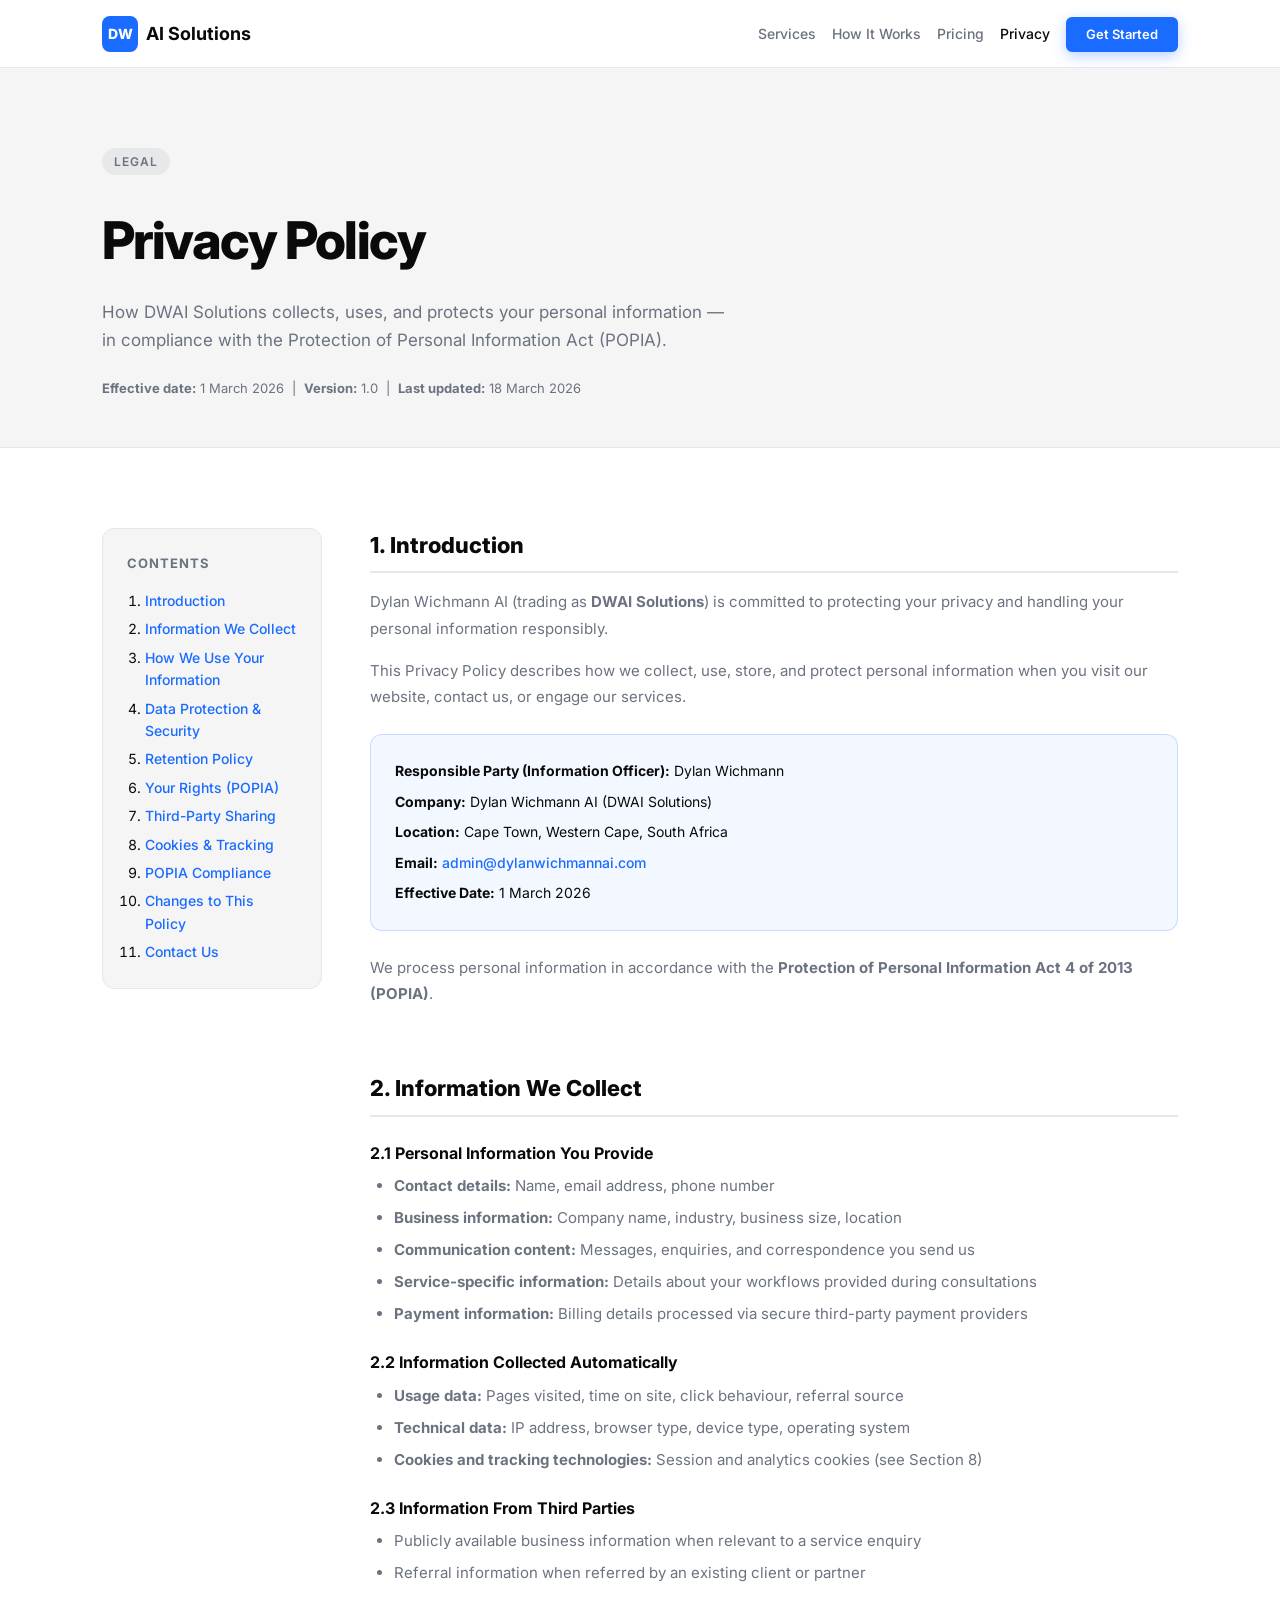
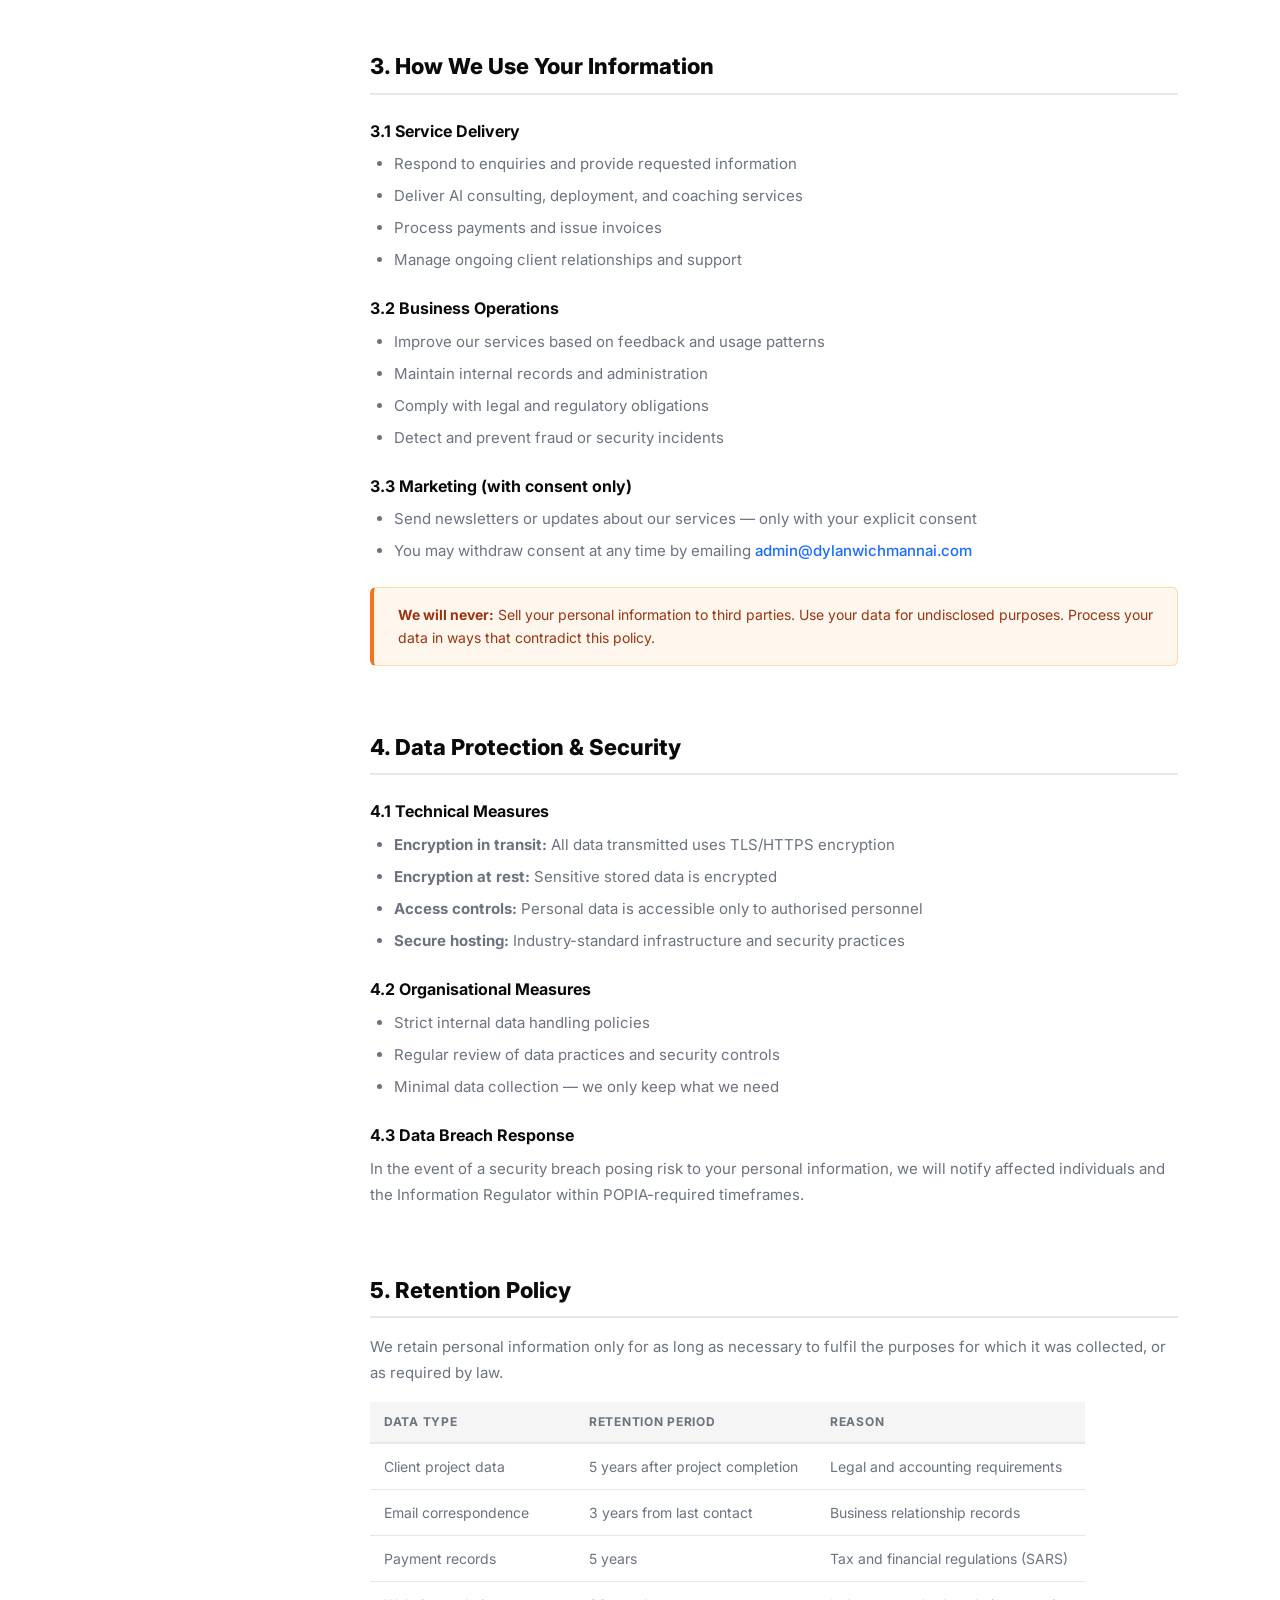
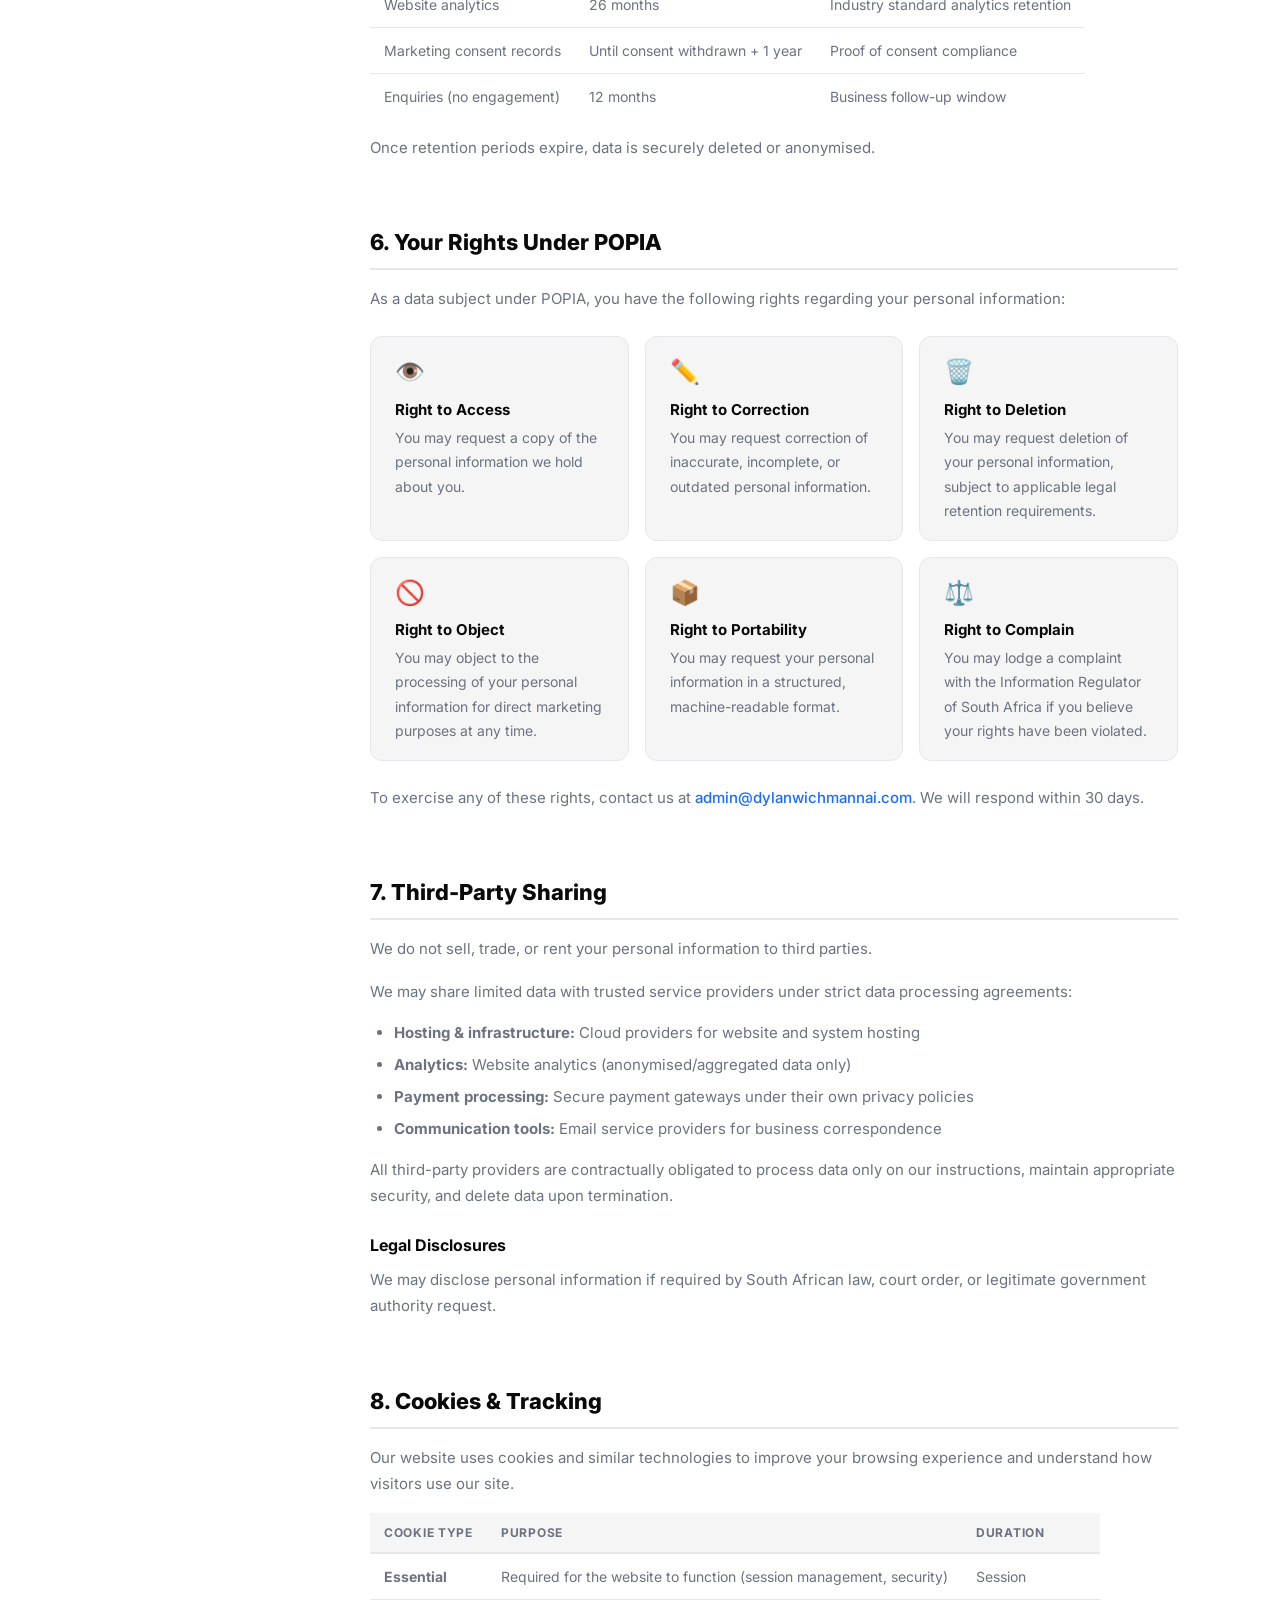
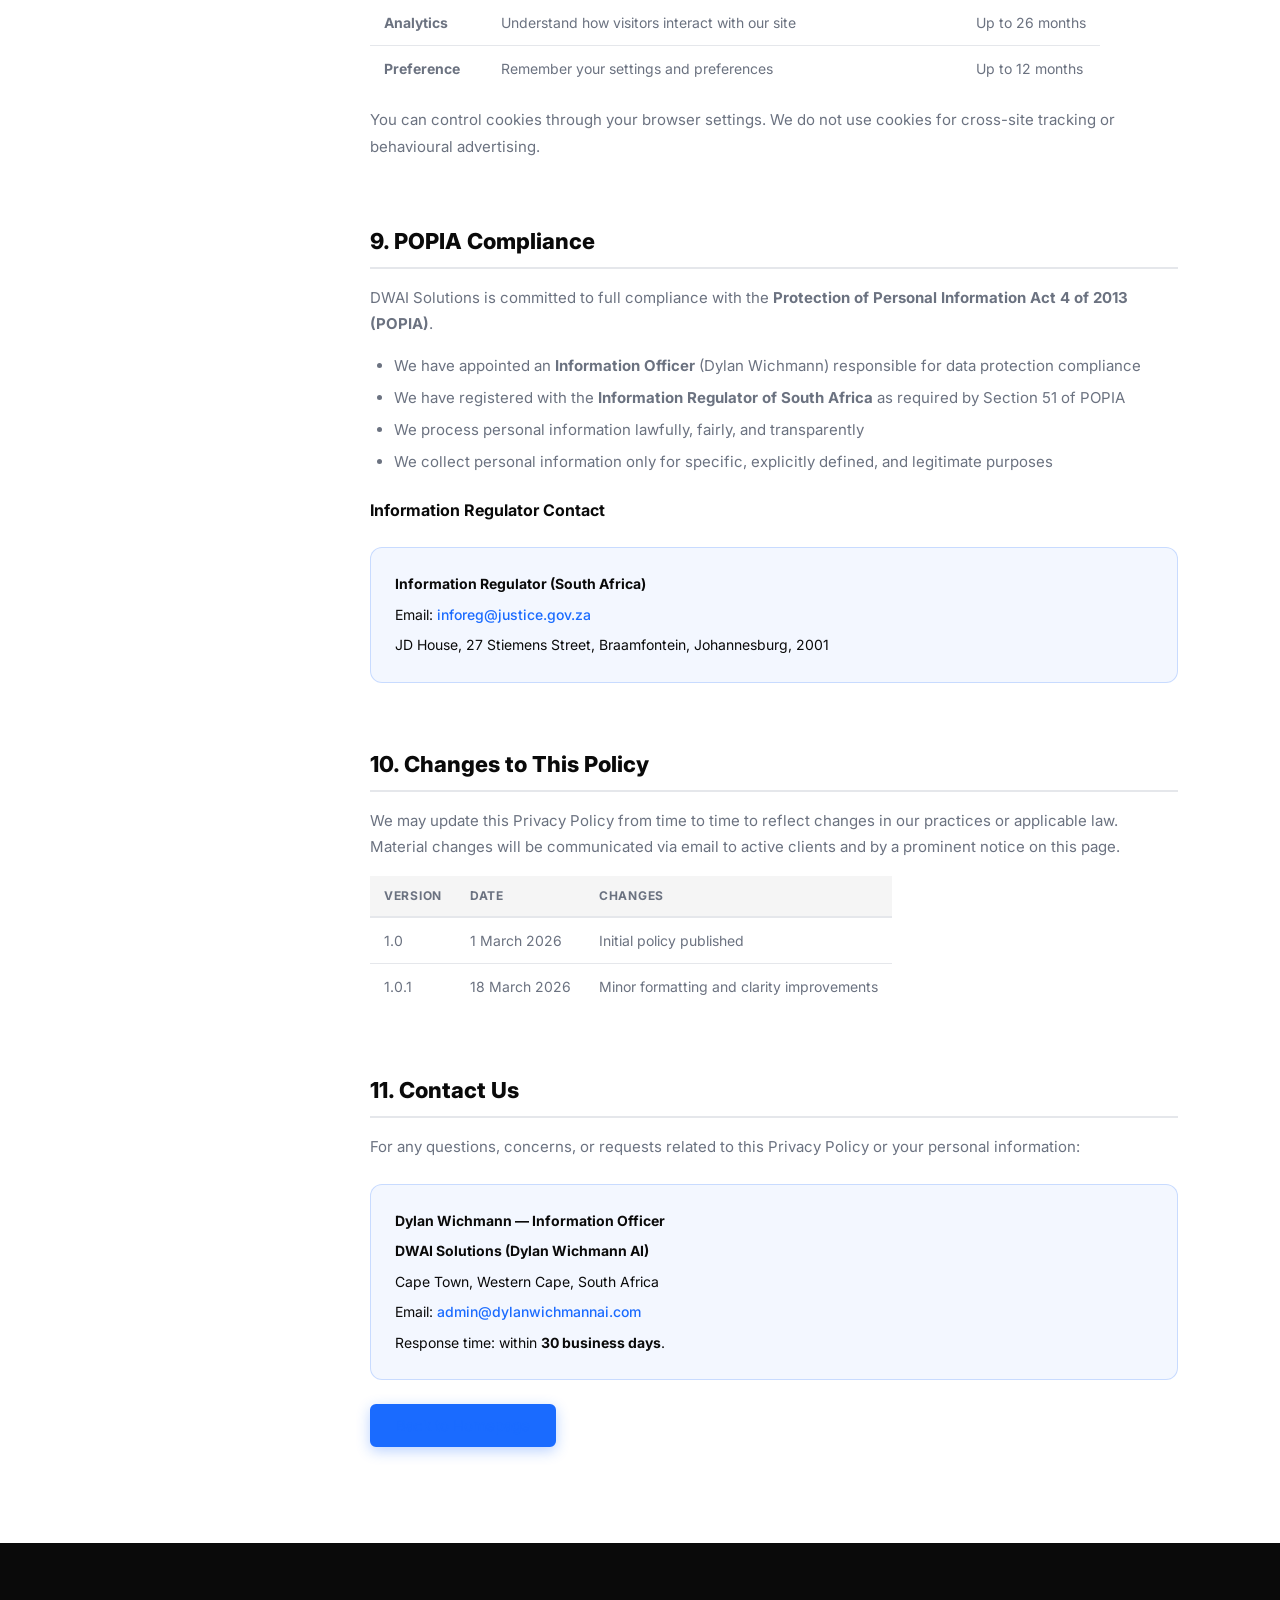
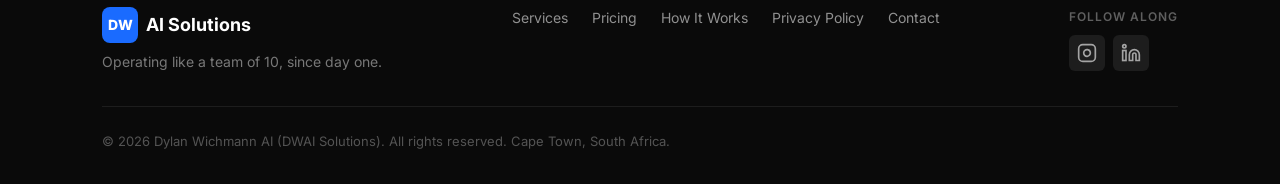
==== privacy.html @ fa569f95 "Initial launch — DWAI Solutions website - index.html: homepage with hero, pain points, solution, ser" ====
<!DOCTYPE html>
<html lang="en">
<head>
  <meta charset="UTF-8" />
  <meta name="viewport" content="width=device-width, initial-scale=1.0" />
  <meta name="description" content="DWAI Solutions Privacy Policy — POPIA compliant." />
  <title>Privacy Policy | DWAI Solutions</title>
  <link rel="preconnect" href="https://fonts.googleapis.com" />
  <link rel="preconnect" href="https://fonts.gstatic.com" crossorigin />
  <link href="https://fonts.googleapis.com/css2?family=Inter:wght@400;500;600;700;800&display=swap" rel="stylesheet" />
  <link rel="stylesheet" href="style.css" />
</head>
<body>
  <header class="header" id="header">
    <nav class="nav container">
      <a href="index.html" class="nav__logo" aria-label="DWAI Solutions home">
        <span class="logo-mark">DW</span><span class="logo-text">AI Solutions</span>
      </a>
      <button class="nav__toggle" id="navToggle" aria-label="Toggle menu" aria-expanded="false">
        <span class="hamburger"></span><span class="hamburger"></span><span class="hamburger"></span>
      </button>
      <ul class="nav__links" id="navLinks" role="list">
        <li><a href="index.html#services" class="nav__link">Services</a></li>
        <li><a href="index.html#how-it-works" class="nav__link">How It Works</a></li>
        <li><a href="index.html#pricing" class="nav__link">Pricing</a></li>
        <li><a href="privacy.html" class="nav__link nav__link--active">Privacy</a></li>
        <li><a href="mailto:admin@dylanwichmannai.com" class="btn btn--primary btn--sm">Get Started</a></li>
      </ul>
    </nav>
  </header>

  <main>
    <section class="page-hero">
      <div class="container">
        <span class="badge badge--muted">Legal</span>
        <h1 class="page-hero__title">Privacy Policy</h1>
        <p class="page-hero__sub">How DWAI Solutions collects, uses, and protects your personal information — in compliance with the Protection of Personal Information Act (POPIA).</p>
        <p class="page-hero__meta"><strong>Effective date:</strong> 1 March 2026 &nbsp;|&nbsp; <strong>Version:</strong> 1.0 &nbsp;|&nbsp; <strong>Last updated:</strong> 18 March 2026</p>
      </div>
    </section>

    <section class="section">
      <div class="container">
        <div class="policy-layout">
          <aside class="policy-toc">
            <h2 class="policy-toc__title">Contents</h2>
            <ol class="policy-toc__list">
              <li><a href="#introduction">Introduction</a></li>
              <li><a href="#information-we-collect">Information We Collect</a></li>
              <li><a href="#how-we-use">How We Use Your Information</a></li>
              <li><a href="#data-protection">Data Protection &amp; Security</a></li>
              <li><a href="#retention">Retention Policy</a></li>
              <li><a href="#your-rights">Your Rights (POPIA)</a></li>
              <li><a href="#third-party">Third-Party Sharing</a></li>
              <li><a href="#cookies">Cookies &amp; Tracking</a></li>
              <li><a href="#compliance">POPIA Compliance</a></li>
              <li><a href="#changes">Changes to This Policy</a></li>
              <li><a href="#contact">Contact Us</a></li>
            </ol>
          </aside>

          <article class="policy-content">

            <section id="introduction" class="policy-section">
              <h2 class="policy-section__title">1. Introduction</h2>
              <p>Dylan Wichmann AI (trading as <strong>DWAI Solutions</strong>) is committed to protecting your privacy and handling your personal information responsibly.</p>
              <p>This Privacy Policy describes how we collect, use, store, and protect personal information when you visit our website, contact us, or engage our services.</p>
              <div class="policy-info-box">
                <p><strong>Responsible Party (Information Officer):</strong> Dylan Wichmann</p>
                <p><strong>Company:</strong> Dylan Wichmann AI (DWAI Solutions)</p>
                <p><strong>Location:</strong> Cape Town, Western Cape, South Africa</p>
                <p><strong>Email:</strong> <a href="mailto:admin@dylanwichmannai.com">admin@dylanwichmannai.com</a></p>
                <p><strong>Effective Date:</strong> 1 March 2026</p>
              </div>
              <p>We process personal information in accordance with the <strong>Protection of Personal Information Act 4 of 2013 (POPIA)</strong>.</p>
            </section>

            <section id="information-we-collect" class="policy-section">
              <h2 class="policy-section__title">2. Information We Collect</h2>
              <h3 class="policy-section__subtitle">2.1 Personal Information You Provide</h3>
              <ul>
                <li><strong>Contact details:</strong> Name, email address, phone number</li>
                <li><strong>Business information:</strong> Company name, industry, business size, location</li>
                <li><strong>Communication content:</strong> Messages, enquiries, and correspondence you send us</li>
                <li><strong>Service-specific information:</strong> Details about your workflows provided during consultations</li>
                <li><strong>Payment information:</strong> Billing details processed via secure third-party payment providers</li>
              </ul>
              <h3 class="policy-section__subtitle">2.2 Information Collected Automatically</h3>
              <ul>
                <li><strong>Usage data:</strong> Pages visited, time on site, click behaviour, referral source</li>
                <li><strong>Technical data:</strong> IP address, browser type, device type, operating system</li>
                <li><strong>Cookies and tracking technologies:</strong> Session and analytics cookies (see Section 8)</li>
              </ul>
              <h3 class="policy-section__subtitle">2.3 Information From Third Parties</h3>
              <ul>
                <li>Publicly available business information when relevant to a service enquiry</li>
                <li>Referral information when referred by an existing client or partner</li>
              </ul>
            </section>

            <section id="how-we-use" class="policy-section">
              <h2 class="policy-section__title">3. How We Use Your Information</h2>
              <h3 class="policy-section__subtitle">3.1 Service Delivery</h3>
              <ul>
                <li>Respond to enquiries and provide requested information</li>
                <li>Deliver AI consulting, deployment, and coaching services</li>
                <li>Process payments and issue invoices</li>
                <li>Manage ongoing client relationships and support</li>
              </ul>
              <h3 class="policy-section__subtitle">3.2 Business Operations</h3>
              <ul>
                <li>Improve our services based on feedback and usage patterns</li>
                <li>Maintain internal records and administration</li>
                <li>Comply with legal and regulatory obligations</li>
                <li>Detect and prevent fraud or security incidents</li>
              </ul>
              <h3 class="policy-section__subtitle">3.3 Marketing (with consent only)</h3>
              <ul>
                <li>Send newsletters or updates about our services — only with your explicit consent</li>
                <li>You may withdraw consent at any time by emailing <a href="mailto:admin@dylanwichmannai.com">admin@dylanwichmannai.com</a></li>
              </ul>
              <div class="policy-notice">
                <strong>We will never:</strong> Sell your personal information to third parties. Use your data for undisclosed purposes. Process your data in ways that contradict this policy.
              </div>
            </section>

            <section id="data-protection" class="policy-section">
              <h2 class="policy-section__title">4. Data Protection &amp; Security</h2>
              <h3 class="policy-section__subtitle">4.1 Technical Measures</h3>
              <ul>
                <li><strong>Encryption in transit:</strong> All data transmitted uses TLS/HTTPS encryption</li>
                <li><strong>Encryption at rest:</strong> Sensitive stored data is encrypted</li>
                <li><strong>Access controls:</strong> Personal data is accessible only to authorised personnel</li>
                <li><strong>Secure hosting:</strong> Industry-standard infrastructure and security practices</li>
              </ul>
              <h3 class="policy-section__subtitle">4.2 Organisational Measures</h3>
              <ul>
                <li>Strict internal data handling policies</li>
                <li>Regular review of data practices and security controls</li>
                <li>Minimal data collection — we only keep what we need</li>
              </ul>
              <h3 class="policy-section__subtitle">4.3 Data Breach Response</h3>
              <p>In the event of a security breach posing risk to your personal information, we will notify affected individuals and the Information Regulator within POPIA-required timeframes.</p>
            </section>

            <section id="retention" class="policy-section">
              <h2 class="policy-section__title">5. Retention Policy</h2>
              <p>We retain personal information only for as long as necessary to fulfil the purposes for which it was collected, or as required by law.</p>
              <table class="policy-table">
                <thead>
                  <tr><th>Data Type</th><th>Retention Period</th><th>Reason</th></tr>
                </thead>
                <tbody>
                  <tr><td>Client project data</td><td>5 years after project completion</td><td>Legal and accounting requirements</td></tr>
                  <tr><td>Email correspondence</td><td>3 years from last contact</td><td>Business relationship records</td></tr>
                  <tr><td>Payment records</td><td>5 years</td><td>Tax and financial regulations (SARS)</td></tr>
                  <tr><td>Website analytics</td><td>26 months</td><td>Industry standard analytics retention</td></tr>
                  <tr><td>Marketing consent records</td><td>Until consent withdrawn + 1 year</td><td>Proof of consent compliance</td></tr>
                  <tr><td>Enquiries (no engagement)</td><td>12 months</td><td>Business follow-up window</td></tr>
                </tbody>
              </table>
              <p>Once retention periods expire, data is securely deleted or anonymised.</p>
            </section>

            <section id="your-rights" class="policy-section">
              <h2 class="policy-section__title">6. Your Rights Under POPIA</h2>
              <p>As a data subject under POPIA, you have the following rights regarding your personal information:</p>
              <div class="rights-grid">
                <div class="rights-card">
                  <div class="rights-card__icon">👁️</div>
                  <h3 class="rights-card__title">Right to Access</h3>
                  <p>You may request a copy of the personal information we hold about you.</p>
                </div>
                <div class="rights-card">
                  <div class="rights-card__icon">✏️</div>
                  <h3 class="rights-card__title">Right to Correction</h3>
                  <p>You may request correction of inaccurate, incomplete, or outdated personal information.</p>
                </div>
                <div class="rights-card">
                  <div class="rights-card__icon">🗑️</div>
                  <h3 class="rights-card__title">Right to Deletion</h3>
                  <p>You may request deletion of your personal information, subject to applicable legal retention requirements.</p>
                </div>
                <div class="rights-card">
                  <div class="rights-card__icon">🚫</div>
                  <h3 class="rights-card__title">Right to Object</h3>
                  <p>You may object to the processing of your personal information for direct marketing purposes at any time.</p>
                </div>
                <div class="rights-card">
                  <div class="rights-card__icon">📦</div>
                  <h3 class="rights-card__title">Right to Portability</h3>
                  <p>You may request your personal information in a structured, machine-readable format.</p>
                </div>
                <div class="rights-card">
                  <div class="rights-card__icon">⚖️</div>
                  <h3 class="rights-card__title">Right to Complain</h3>
                  <p>You may lodge a complaint with the Information Regulator of South Africa if you believe your rights have been violated.</p>
                </div>
              </div>
              <p>To exercise any of these rights, contact us at <a href="mailto:admin@dylanwichmannai.com">admin@dylanwichmannai.com</a>. We will respond within 30 days.</p>
            </section>

            <section id="third-party" class="policy-section">
              <h2 class="policy-section__title">7. Third-Party Sharing</h2>
              <p>We do not sell, trade, or rent your personal information to third parties.</p>
              <p>We may share limited data with trusted service providers under strict data processing agreements:</p>
              <ul>
                <li><strong>Hosting &amp; infrastructure:</strong> Cloud providers for website and system hosting</li>
                <li><strong>Analytics:</strong> Website analytics (anonymised/aggregated data only)</li>
                <li><strong>Payment processing:</strong> Secure payment gateways under their own privacy policies</li>
                <li><strong>Communication tools:</strong> Email service providers for business correspondence</li>
              </ul>
              <p>All third-party providers are contractually obligated to process data only on our instructions, maintain appropriate security, and delete data upon termination.</p>
              <h3 class="policy-section__subtitle">Legal Disclosures</h3>
              <p>We may disclose personal information if required by South African law, court order, or legitimate government authority request.</p>
            </section>

            <section id="cookies" class="policy-section">
              <h2 class="policy-section__title">8. Cookies &amp; Tracking</h2>
              <p>Our website uses cookies and similar technologies to improve your browsing experience and understand how visitors use our site.</p>
              <table class="policy-table">
                <thead>
                  <tr><th>Cookie Type</th><th>Purpose</th><th>Duration</th></tr>
                </thead>
                <tbody>
                  <tr><td><strong>Essential</strong></td><td>Required for the website to function (session management, security)</td><td>Session</td></tr>
                  <tr><td><strong>Analytics</strong></td><td>Understand how visitors interact with our site</td><td>Up to 26 months</td></tr>
                  <tr><td><strong>Preference</strong></td><td>Remember your settings and preferences</td><td>Up to 12 months</td></tr>
                </tbody>
              </table>
              <p>You can control cookies through your browser settings. We do not use cookies for cross-site tracking or behavioural advertising.</p>
            </section>

            <section id="compliance" class="policy-section">
              <h2 class="policy-section__title">9. POPIA Compliance</h2>
              <p>DWAI Solutions is committed to full compliance with the <strong>Protection of Personal Information Act 4 of 2013 (POPIA)</strong>.</p>
              <ul>
                <li>We have appointed an <strong>Information Officer</strong> (Dylan Wichmann) responsible for data protection compliance</li>
                <li>We have registered with the <strong>Information Regulator of South Africa</strong> as required by Section 51 of POPIA</li>
                <li>We process personal information lawfully, fairly, and transparently</li>
                <li>We collect personal information only for specific, explicitly defined, and legitimate purposes</li>
              </ul>
              <h3 class="policy-section__subtitle">Information Regulator Contact</h3>
              <div class="policy-info-box">
                <p><strong>Information Regulator (South Africa)</strong></p>
                <p>Email: <a href="mailto:inforeg@justice.gov.za">inforeg@justice.gov.za</a></p>
                <p>JD House, 27 Stiemens Street, Braamfontein, Johannesburg, 2001</p>
              </div>
            </section>

            <section id="changes" class="policy-section">
              <h2 class="policy-section__title">10. Changes to This Policy</h2>
              <p>We may update this Privacy Policy from time to time to reflect changes in our practices or applicable law. Material changes will be communicated via email to active clients and by a prominent notice on this page.</p>
              <table class="policy-table">
                <thead>
                  <tr><th>Version</th><th>Date</th><th>Changes</th></tr>
                </thead>
                <tbody>
                  <tr><td>1.0</td><td>1 March 2026</td><td>Initial policy published</td></tr>
                  <tr><td>1.0.1</td><td>18 March 2026</td><td>Minor formatting and clarity improvements</td></tr>
                </tbody>
              </table>
            </section>

            <section id="contact" class="policy-section">
              <h2 class="policy-section__title">11. Contact Us</h2>
              <p>For any questions, concerns, or requests related to this Privacy Policy or your personal information:</p>
              <div class="policy-info-box">
                <p><strong>Dylan Wichmann — Information Officer</strong></p>
                <p><strong>DWAI Solutions (Dylan Wichmann AI)</strong></p>
                <p>Cape Town, Western Cape, South Africa</p>
                <p>Email: <a href="mailto:admin@dylanwichmannai.com">admin@dylanwichmannai.com</a></p>
                <p>Response time: within <strong>30 business days</strong>.</p>
              </div>
              <p><a href="index.html" class="btn btn--primary">Back to Homepage</a></p>
            </section>

          </article>
        </div>
      </div>
    </section>
  </main>

  <footer class="footer">
    <div class="container">
      <div class="footer__inner">
        <div class="footer__brand">
          <a href="index.html" class="nav__logo" aria-label="DWAI Solutions home">
            <span class="logo-mark">DW</span><span class="logo-text">AI Solutions</span>
          </a>
          <p class="footer__tagline">Operating like a team of 10, since day one.</p>
        </div>
        <nav class="footer__links" aria-label="Footer navigation">
          <a href="index.html#services">Services</a>
          <a href="index.html#pricing">Pricing</a>
          <a href="index.html#how-it-works">How It Works</a>
          <a href="privacy.html">Privacy Policy</a>
          <a href="mailto:admin@dylanwichmannai.com">Contact</a>
        </nav>
        <div class="footer__social">
          <p class="footer__social-label">Follow along</p>
          <div class="social-links">
            <a href="#" class="social-link" aria-label="Instagram">
              <svg width="20" height="20" viewBox="0 0 24 24" fill="none" stroke="currentColor" stroke-width="2" aria-hidden="true"><rect x="2" y="2" width="20" height="20" rx="5" ry="5"/><path d="M16 11.37A4 4 0 1 1 12.63 8 4 4 0 0 1 16 11.37z"/><line x1="17.5" y1="6.5" x2="17.51" y2="6.5"/></svg>
            </a>
            <a href="#" class="social-link" aria-label="LinkedIn">
              <svg width="20" height="20" viewBox="0 0 24 24" fill="none" stroke="currentColor" stroke-width="2" aria-hidden="true"><path d="M16 8a6 6 0 0 1 6 6v7h-4v-7a2 2 0 0 0-2-2 2 2 0 0 0-2 2v7h-4v-7a6 6 0 0 1 6-6z"/><rect x="2" y="9" width="4" height="12"/><circle cx="4" cy="4" r="2"/></svg>
            </a>
          </div>
        </div>
      </div>
      <div class="footer__bottom">
        <p>&copy; 2026 Dylan Wichmann AI (DWAI Solutions). All rights reserved. Cape Town, South Africa.</p>
      </div>
    </div>
  </footer>
  <script src="script.js"></script>
</body>
</html>
---- style.css ----
/* DWAI Solutions — style.css | Mobile-first | Inter font | Light mode only */

:root {
  --color-bg:        #FFFFFF;
  --color-bg-gray:   #F5F5F5;
  --color-bg-accent: #1A6BFF;
  --color-text:      #0A0A0A;
  --color-text-muted:#6B7280;
  --color-accent:    #1A6BFF;
  --color-accent-dk: #1457D4;
  --color-border:    #E5E7EB;
  --color-white:     #FFFFFF;
  --font-family: 'Inter', -apple-system, BlinkMacSystemFont, 'Segoe UI', sans-serif;
  --sp-1:8px; --sp-2:16px; --sp-3:24px; --sp-4:32px; --sp-5:48px; --sp-6:64px; --sp-7:80px; --sp-8:96px;
  --radius-sm:6px; --radius-md:12px; --radius-lg:20px;
  --shadow-sm:0 1px 3px rgba(0,0,0,0.08);
  --shadow-md:0 2px 8px rgba(0,0,0,0.08);
  --shadow-lg:0 8px 32px rgba(0,0,0,0.10);
  --shadow-xl:0 20px 60px rgba(0,0,0,0.12);
  --transition:0.25s ease;
  --nav-height:68px;
}

*,*::before,*::after{box-sizing:border-box;margin:0;padding:0}
html{scroll-behavior:smooth;font-size:16px;-webkit-text-size-adjust:100%}
body{font-family:var(--font-family);background:var(--color-bg);color:var(--color-text);line-height:1.6;-webkit-font-smoothing:antialiased;overflow-x:hidden}
img,svg{display:block;max-width:100%}
ul,ol{list-style:none}
a{color:inherit;text-decoration:none}
button{cursor:pointer;border:none;background:none;font-family:inherit}

.container{width:100%;max-width:1140px;margin:0 auto;padding:0 var(--sp-2)}
.text-accent{color:var(--color-accent)}

/* BADGE */
.badge{display:inline-block;font-size:12px;font-weight:600;letter-spacing:.08em;text-transform:uppercase;color:var(--color-accent);background:rgba(26,107,255,.08);padding:4px 12px;border-radius:100px;margin-bottom:var(--sp-2)}
.badge--muted{color:var(--color-text-muted);background:rgba(107,114,128,.1)}
.badge--white{color:#fff;background:rgba(255,255,255,.2)}

/* BUTTONS */
.btn{display:inline-flex;align-items:center;justify-content:center;font-family:var(--font-family);font-weight:600;font-size:15px;line-height:1;border-radius:var(--radius-sm);padding:12px 24px;transition:transform var(--transition),box-shadow var(--transition),background var(--transition),color var(--transition),border-color var(--transition);white-space:nowrap;cursor:pointer;text-decoration:none}
.btn:hover{transform:translateY(-1px)}
.btn:active{transform:translateY(0)}
.btn--primary{background:var(--color-accent);color:#fff;border:2px solid var(--color-accent);box-shadow:0 4px 14px rgba(26,107,255,.3)}
.btn--primary:hover{background:var(--color-accent-dk);border-color:var(--color-accent-dk);box-shadow:0 6px 20px rgba(26,107,255,.4)}
.btn--outline{background:transparent;color:var(--color-accent);border:2px solid var(--color-accent)}
.btn--outline:hover{background:rgba(26,107,255,.06)}
.btn--ghost{background:transparent;color:var(--color-text);border:2px solid var(--color-border)}
.btn--ghost:hover{background:var(--color-bg-gray);border-color:#D1D5DB}
.btn--sm{font-size:13px;padding:9px 18px}
.btn--lg{font-size:16px;padding:15px 32px}
.btn--full{width:100%}

/* HEADER */
.header{position:sticky;top:0;z-index:100;background:rgba(255,255,255,.95);backdrop-filter:blur(12px);-webkit-backdrop-filter:blur(12px);border-bottom:1px solid var(--color-border);height:var(--nav-height)}
.nav{display:flex;align-items:center;justify-content:space-between;height:var(--nav-height)}
.nav__logo{display:flex;align-items:center;gap:var(--sp-1);font-weight:700;font-size:18px;text-decoration:none}
.logo-mark{display:inline-flex;align-items:center;justify-content:center;width:36px;height:36px;background:var(--color-accent);color:#fff;border-radius:8px;font-size:14px;font-weight:800;letter-spacing:-.5px}
.logo-text{color:var(--color-text)}
.nav__links{display:none;align-items:center;gap:var(--sp-2)}
.nav__link{font-size:14px;font-weight:500;color:var(--color-text-muted);transition:color var(--transition);padding:4px 0}
.nav__link:hover,.nav__link--active{color:var(--color-text)}
.nav__toggle{display:flex;flex-direction:column;gap:5px;padding:8px;border-radius:var(--radius-sm);transition:background var(--transition)}
.nav__toggle:hover{background:var(--color-bg-gray)}
.hamburger{display:block;width:22px;height:2px;background:var(--color-text);border-radius:2px;transition:transform var(--transition),opacity var(--transition)}
.nav__toggle.is-open .hamburger:nth-child(1){transform:translateY(7px) rotate(45deg)}
.nav__toggle.is-open .hamburger:nth-child(2){opacity:0}
.nav__toggle.is-open .hamburger:nth-child(3){transform:translateY(-7px) rotate(-45deg)}
.nav__links.is-open{display:flex;flex-direction:column;align-items:flex-start;position:absolute;top:var(--nav-height);left:0;right:0;background:var(--color-bg);border-bottom:1px solid var(--color-border);padding:var(--sp-3) var(--sp-2);gap:var(--sp-2);box-shadow:var(--shadow-lg)}

/* SECTIONS */
.section{padding:var(--sp-7) 0}
.section--gray{background:var(--color-bg-gray)}
.section--accent{background:var(--color-accent)}
.section--cta{background:var(--color-bg-gray)}
.section__header{text-align:center;max-width:640px;margin:0 auto var(--sp-6)}
.section__header--light .section__title,.section__header--light .section__sub{color:#fff}
.section__title{font-size:clamp(26px,4vw,38px);font-weight:800;line-height:1.2;letter-spacing:-.02em;margin-bottom:var(--sp-2)}
.section__sub{font-size:17px;color:var(--color-text-muted);line-height:1.65}

/* HERO */
.hero{padding:var(--sp-8) 0 var(--sp-7);overflow:hidden}
.hero__inner{display:flex;flex-direction:column;gap:var(--sp-6)}
.hero__content{max-width:600px}
.hero__headline{font-size:clamp(34px,6vw,62px);font-weight:800;line-height:1.1;letter-spacing:-.03em;margin-bottom:var(--sp-3);color:var(--color-text)}
.hero__headline em{font-style:normal;color:var(--color-text-muted)}
.hero__sub{font-size:18px;color:var(--color-text-muted);line-height:1.7;margin-bottom:var(--sp-4);max-width:520px}
.hero__actions{display:flex;flex-wrap:wrap;gap:var(--sp-2)}
.hero__visual{position:relative;display:flex;flex-direction:column;gap:var(--sp-2);max-width:400px}
.hero__card{display:flex;align-items:center;gap:var(--sp-2);background:var(--color-bg);border:1px solid var(--color-border);border-radius:var(--radius-md);padding:var(--sp-2) var(--sp-3);box-shadow:var(--shadow-md);animation:floatCard 4s ease-in-out infinite}
.hero__card--1{animation-delay:0s}
.hero__card--2{animation-delay:.5s}
.hero__card--3{animation-delay:1s}
@keyframes floatCard{0%,100%{transform:translateY(0)}50%{transform:translateY(-6px)}}
.stat-icon{font-size:28px;line-height:1}
.stat-value{font-size:22px;font-weight:800;letter-spacing:-.02em;color:var(--color-text)}
.stat-label{font-size:12px;color:var(--color-text-muted);font-weight:500}
.hero__gradient-box{background:linear-gradient(135deg,var(--color-accent),#5B8FFF);border-radius:var(--radius-md);padding:var(--sp-2) var(--sp-3);color:#fff}
.hero__gradient-inner{display:flex;align-items:center;gap:var(--sp-1);font-size:14px;font-weight:600}
.pulse-dot{width:10px;height:10px;background:#4ADE80;border-radius:50%;animation:pulse 2s ease-in-out infinite;flex-shrink:0}
@keyframes pulse{0%,100%{box-shadow:0 0 0 0 rgba(74,222,128,.5)}50%{box-shadow:0 0 0 6px rgba(74,222,128,0)}}

/* PAIN CARDS */
.pain-grid{display:grid;grid-template-columns:1fr;gap:var(--sp-2)}
.pain-card{background:var(--color-bg);border:1px solid var(--color-border);border-radius:var(--radius-md);padding:var(--sp-3);box-shadow:var(--shadow-sm);transition:box-shadow var(--transition),transform var(--transition)}
.pain-card:hover{box-shadow:var(--shadow-md);transform:translateY(-2px)}
.pain-icon{font-size:32px;margin-bottom:var(--sp-2)}
.pain-card__title{font-size:17px;font-weight:700;margin-bottom:var(--sp-1)}
.pain-card__body{font-size:15px;color:var(--color-text-muted);line-height:1.6}

/* SOLUTION */
.solution__inner{display:flex;flex-direction:column;gap:var(--sp-5)}
.solution__content{max-width:540px}
.solution__body{font-size:17px;color:var(--color-text-muted);margin-bottom:var(--sp-2);line-height:1.7}
.solution__body+.solution__body{margin-bottom:var(--sp-3)}
.agent-grid{display:flex;flex-wrap:wrap;gap:var(--sp-1)}
.agent-chip{background:var(--color-bg-gray);border:1px solid var(--color-border);border-radius:100px;padding:8px 16px;font-size:13px;font-weight:600;color:var(--color-text-muted);transition:all var(--transition)}
.agent-chip--active{background:rgba(26,107,255,.08);border-color:rgba(26,107,255,.3);color:var(--color-accent)}
.solution__visual-note{margin-top:var(--sp-2);font-size:13px;color:var(--color-text-muted);text-align:center}

/* SERVICES */
.services-grid{display:grid;grid-template-columns:1fr;gap:var(--sp-3)}
.service-card{position:relative;background:var(--color-bg);border:1px solid var(--color-border);border-radius:var(--radius-lg);padding:var(--sp-4);box-shadow:var(--shadow-md);transition:box-shadow var(--transition),transform var(--transition)}
.service-card:hover{box-shadow:var(--shadow-lg);transform:translateY(-3px)}
.service-card--featured{border-color:var(--color-accent);border-width:2px;box-shadow:0 4px 24px rgba(26,107,255,.12)}
.service-card__badge{display:inline-block;font-size:11px;font-weight:700;letter-spacing:.06em;text-transform:uppercase;background:var(--color-accent);color:#fff;padding:3px 10px;border-radius:100px;margin-bottom:var(--sp-2)}
.service-card__icon{font-size:36px;margin-bottom:var(--sp-2)}
.service-card__title{font-size:19px;font-weight:700;margin-bottom:var(--sp-1)}
.service-card__body{font-size:15px;color:var(--color-text-muted);line-height:1.65;margin-bottom:var(--sp-3)}
.service-card__benefits{display:flex;flex-direction:column;gap:var(--sp-1)}
.service-card__benefits li{font-size:14px;font-weight:500;padding-left:20px;position:relative;color:var(--color-text)}
.service-card__benefits li::before{content:'✓';position:absolute;left:0;color:var(--color-accent);font-weight:700}

/* HOW IT WORKS */
.steps{display:flex;flex-direction:column;gap:var(--sp-4)}
.step{display:flex;gap:var(--sp-3);align-items:flex-start}
.step__number{font-size:13px;font-weight:800;color:var(--color-accent);letter-spacing:.05em;opacity:.6;flex-shrink:0;padding-top:4px;min-width:32px}
.step__content{flex:1}
.step__icon{font-size:32px;margin-bottom:var(--sp-1)}
.step__title{font-size:19px;font-weight:700;margin-bottom:6px}
.step__body{font-size:15px;color:var(--color-text-muted);line-height:1.65}

/* STATS */
.stats-grid{display:grid;grid-template-columns:1fr 1fr;gap:var(--sp-2)}
.stat-card{background:rgba(255,255,255,.12);border:1px solid rgba(255,255,255,.2);border-radius:var(--radius-md);padding:var(--sp-3);text-align:center;color:#fff}
.stat-card__value{font-size:clamp(32px,6vw,52px);font-weight:800;letter-spacing:-.03em;line-height:1;margin-bottom:6px}
.stat-card__label{font-size:14px;font-weight:600;opacity:.9;margin-bottom:4px}
.stat-card__note{font-size:12px;opacity:.65;line-height:1.4}
.stats-disclaimer{text-align:center;font-size:12px;color:rgba(255,255,255,.55);margin-top:var(--sp-4)}

/* PRICING */
.pricing-grid{display:grid;grid-template-columns:1fr;gap:var(--sp-3)}
.pricing-card{position:relative;background:var(--color-bg);border:1px solid var(--color-border);border-radius:var(--radius-lg);padding:var(--sp-4);box-shadow:var(--shadow-md);display:flex;flex-direction:column;gap:var(--sp-3);transition:box-shadow var(--transition),transform var(--transition)}
.pricing-card:hover{box-shadow:var(--shadow-lg);transform:translateY(-2px)}
.pricing-card--popular{border-color:var(--color-accent);border-width:2px;box-shadow:0 4px 24px rgba(26,107,255,.12)}
.pricing-card__badge{display:inline-block;font-size:11px;font-weight:700;text-transform:uppercase;letter-spacing:.06em;background:var(--color-accent);color:#fff;padding:4px 12px;border-radius:100px;width:fit-content}
.pricing-card__header{display:flex;flex-direction:column;gap:4px}
.pricing-card__name{font-size:20px;font-weight:800}
.pricing-card__price{display:flex;align-items:baseline;gap:2px}
.price-currency{font-size:22px;font-weight:700;color:var(--color-accent)}
.price-amount{font-size:28px;font-weight:800;color:var(--color-text)}
.pricing-card__freq{font-size:13px;color:var(--color-text-muted)}
.pricing-card__desc{font-size:15px;color:var(--color-text-muted);line-height:1.6}
.pricing-card__features{display:flex;flex-direction:column;gap:10px;flex:1}
.pricing-card__features li{font-size:14px;padding-left:22px;position:relative;color:var(--color-text);line-height:1.4}
.pricing-card__features li::before{content:'✓';position:absolute;left:0;color:var(--color-accent);font-weight:700;font-size:13px}
.pricing-note{text-align:center;font-size:14px;color:var(--color-text-muted);margin-top:var(--sp-4)}
.pricing-note a{color:var(--color-accent);font-weight:500}
.pricing-note a:hover{text-decoration:underline}

/* CTA */
.cta-box{text-align:center;max-width:600px;margin:0 auto}
.cta-box__title{font-size:clamp(26px,4vw,38px);font-weight:800;letter-spacing:-.02em;margin-bottom:var(--sp-2)}
.cta-box__sub{font-size:17px;color:var(--color-text-muted);margin-bottom:var(--sp-4);line-height:1.65}
.cta-box__email{margin-top:var(--sp-2);font-size:14px;color:var(--color-text-muted)}
.cta-box__email a{color:var(--color-accent);font-weight:500}
.cta-box__email a:hover{text-decoration:underline}

/* FOOTER */
.footer{background:var(--color-text);color:rgba(255,255,255,.75);padding:var(--sp-6) 0 var(--sp-4)}
.footer__inner{display:flex;flex-direction:column;gap:var(--sp-4);margin-bottom:var(--sp-4)}
.footer__brand .nav__logo{color:#fff;margin-bottom:var(--sp-1)}
.footer__brand .logo-mark{background:var(--color-accent)}
.footer__brand .logo-text{color:#fff}
.footer__tagline{font-size:14px;color:rgba(255,255,255,.45);margin-top:var(--sp-1)}
.footer__links{display:flex;flex-direction:column;gap:var(--sp-1)}
.footer__links a{font-size:14px;color:rgba(255,255,255,.55);transition:color var(--transition)}
.footer__links a:hover{color:#fff}
.footer__social-label{font-size:12px;text-transform:uppercase;letter-spacing:.08em;color:rgba(255,255,255,.35);margin-bottom:var(--sp-1);font-weight:600}
.social-links{display:flex;gap:var(--sp-1)}
.social-link{display:flex;align-items:center;justify-content:center;width:36px;height:36px;background:rgba(255,255,255,.08);border-radius:var(--radius-sm);color:rgba(255,255,255,.6);transition:all var(--transition)}
.social-link:hover{background:rgba(255,255,255,.15);color:#fff;transform:translateY(-2px)}
.footer__bottom{border-top:1px solid rgba(255,255,255,.08);padding-top:var(--sp-3);font-size:13px;color:rgba(255,255,255,.3)}

/* PAGE HERO (Privacy) */
.page-hero{background:var(--color-bg-gray);padding:var(--sp-7) 0 var(--sp-5);border-bottom:1px solid var(--color-border)}
.page-hero__title{font-size:clamp(32px,5vw,52px);font-weight:800;letter-spacing:-.03em;margin-bottom:var(--sp-2);margin-top:var(--sp-1)}
.page-hero__sub{font-size:17px;color:var(--color-text-muted);max-width:640px;line-height:1.65;margin-bottom:var(--sp-3)}
.page-hero__meta{font-size:13px;color:var(--color-text-muted)}

/* POLICY */
.policy-layout{display:flex;flex-direction:column;gap:var(--sp-5)}
.policy-toc{background:var(--color-bg-gray);border:1px solid var(--color-border);border-radius:var(--radius-md);padding:var(--sp-3)}
.policy-toc__title{font-size:13px;font-weight:700;text-transform:uppercase;letter-spacing:.08em;color:var(--color-text-muted);margin-bottom:var(--sp-2)}
.policy-toc__list{display:flex;flex-direction:column;gap:6px;list-style:decimal;padding-left:18px}
.policy-toc__list li{font-size:14px}
.policy-toc__list a{color:var(--color-accent);font-weight:500;transition:opacity var(--transition)}
.policy-toc__list a:hover{text-decoration:underline}
.policy-section{margin-bottom:var(--sp-6)}
.policy-section:last-child{margin-bottom:0}
.policy-section__title{font-size:22px;font-weight:800;margin-bottom:var(--sp-2);padding-bottom:var(--sp-1);border-bottom:2px solid var(--color-border);scroll-margin-top:calc(var(--nav-height) + 24px)}
.policy-section__subtitle{font-size:16px;font-weight:700;margin:var(--sp-3) 0 var(--sp-1)}
.policy-content p{font-size:15px;color:var(--color-text-muted);line-height:1.75;margin-bottom:var(--sp-2)}
.policy-content ul,.policy-content ol{padding-left:var(--sp-3);margin-bottom:var(--sp-2);display:flex;flex-direction:column;gap:8px}
.policy-content ul li{list-style:disc}
.policy-content ol li{list-style:decimal}
.policy-content li{font-size:15px;color:var(--color-text-muted);line-height:1.6}
.policy-content a{color:var(--color-accent);font-weight:500}
.policy-content a:hover{text-decoration:underline}
.policy-info-box{background:rgba(26,107,255,.05);border:1px solid rgba(26,107,255,.2);border-radius:var(--radius-md);padding:var(--sp-3);margin:var(--sp-3) 0}
.policy-info-box p{font-size:14px;color:var(--color-text)!important;margin-bottom:6px!important}
.policy-info-box p:last-child{margin-bottom:0!important}
.policy-notice{background:#FFF7ED;border:1px solid #FED7AA;border-left:4px solid #F97316;border-radius:var(--radius-sm);padding:var(--sp-2) var(--sp-3);font-size:14px;color:#9A3412;line-height:1.6;margin:var(--sp-3) 0}
.policy-table{width:100%;border-collapse:collapse;font-size:14px;margin:var(--sp-2) 0;overflow-x:auto;display:block}
.policy-table thead th{background:var(--color-bg-gray);padding:10px 14px;text-align:left;font-weight:700;font-size:12px;text-transform:uppercase;letter-spacing:.06em;color:var(--color-text-muted);border-bottom:2px solid var(--color-border)}
.policy-table tbody td{padding:12px 14px;border-bottom:1px solid var(--color-border);color:var(--color-text-muted);vertical-align:top;line-height:1.5}
.policy-table tbody tr:last-child td{border-bottom:none}
.policy-table tbody tr:hover td{background:var(--color-bg-gray)}
.rights-grid{display:grid;grid-template-columns:1fr;gap:var(--sp-2);margin:var(--sp-3) 0}
.rights-card{background:var(--color-bg-gray);border:1px solid var(--color-border);border-radius:var(--radius-md);padding:var(--sp-2) var(--sp-3)}
.rights-card__icon{font-size:24px;margin-bottom:6px}
.rights-card__title{font-size:15px;font-weight:700;margin-bottom:4px}
.rights-card p{font-size:14px;color:var(--color-text-muted);margin:0!important}

/* TABLET 768px */
@media(min-width:768px){
  .nav__toggle{display:none}
  .nav__links{display:flex;flex-direction:row;align-items:center;position:static;background:none;border:none;padding:0;box-shadow:none;gap:var(--sp-2)}
  .hero__inner{flex-direction:row;align-items:center;justify-content:space-between;gap:var(--sp-5)}
  .hero__content{flex:1}
  .hero__visual{flex:0 0 340px}
  .pain-grid{grid-template-columns:1fr 1fr}
  .services-grid{grid-template-columns:1fr 1fr}
  .pricing-grid{grid-template-columns:1fr 1fr}
  .stats-grid{grid-template-columns:repeat(3,1fr)}
  .solution__inner{flex-direction:row;align-items:center;gap:var(--sp-6)}
  .solution__content{flex:1;max-width:none}
  .solution__visual{flex:0 0 340px}
  .steps{gap:var(--sp-5)}
  .footer__inner{flex-direction:row;justify-content:space-between;align-items:flex-start}
  .footer__links{flex-direction:row;gap:var(--sp-3)}
  .policy-layout{flex-direction:row;align-items:flex-start;gap:var(--sp-5)}
  .policy-toc{flex:0 0 220px;position:sticky;top:calc(var(--nav-height) + 24px);max-height:calc(100vh - var(--nav-height) - 48px);overflow-y:auto}
  .policy-content{flex:1;min-width:0}
  .rights-grid{grid-template-columns:1fr 1fr}
}

/* DESKTOP 1024px */
@media(min-width:1024px){
  .container{padding:0 var(--sp-4)}
  .pain-grid{grid-template-columns:repeat(4,1fr)}
  .services-grid{grid-template-columns:repeat(4,1fr)}
  .pricing-grid{grid-template-columns:repeat(3,1fr)}
  .stats-grid{grid-template-columns:repeat(5,1fr)}
  .steps{flex-direction:row;gap:var(--sp-3)}
  .step{flex-direction:column;flex:1;gap:var(--sp-2)}
  .step__number{min-width:auto}
  .hero__visual{flex:0 0 380px}
  .rights-grid{grid-template-columns:repeat(3,1fr)}
}

/* ACCESSIBILITY */
:focus-visible{outline:3px solid var(--color-accent);outline-offset:3px;border-radius:4px}
@media(prefers-reduced-motion:reduce){
  *,*::before,*::after{animation-duration:.01ms!important;transition-duration:.01ms!important}
  html{scroll-behavior:auto}
}
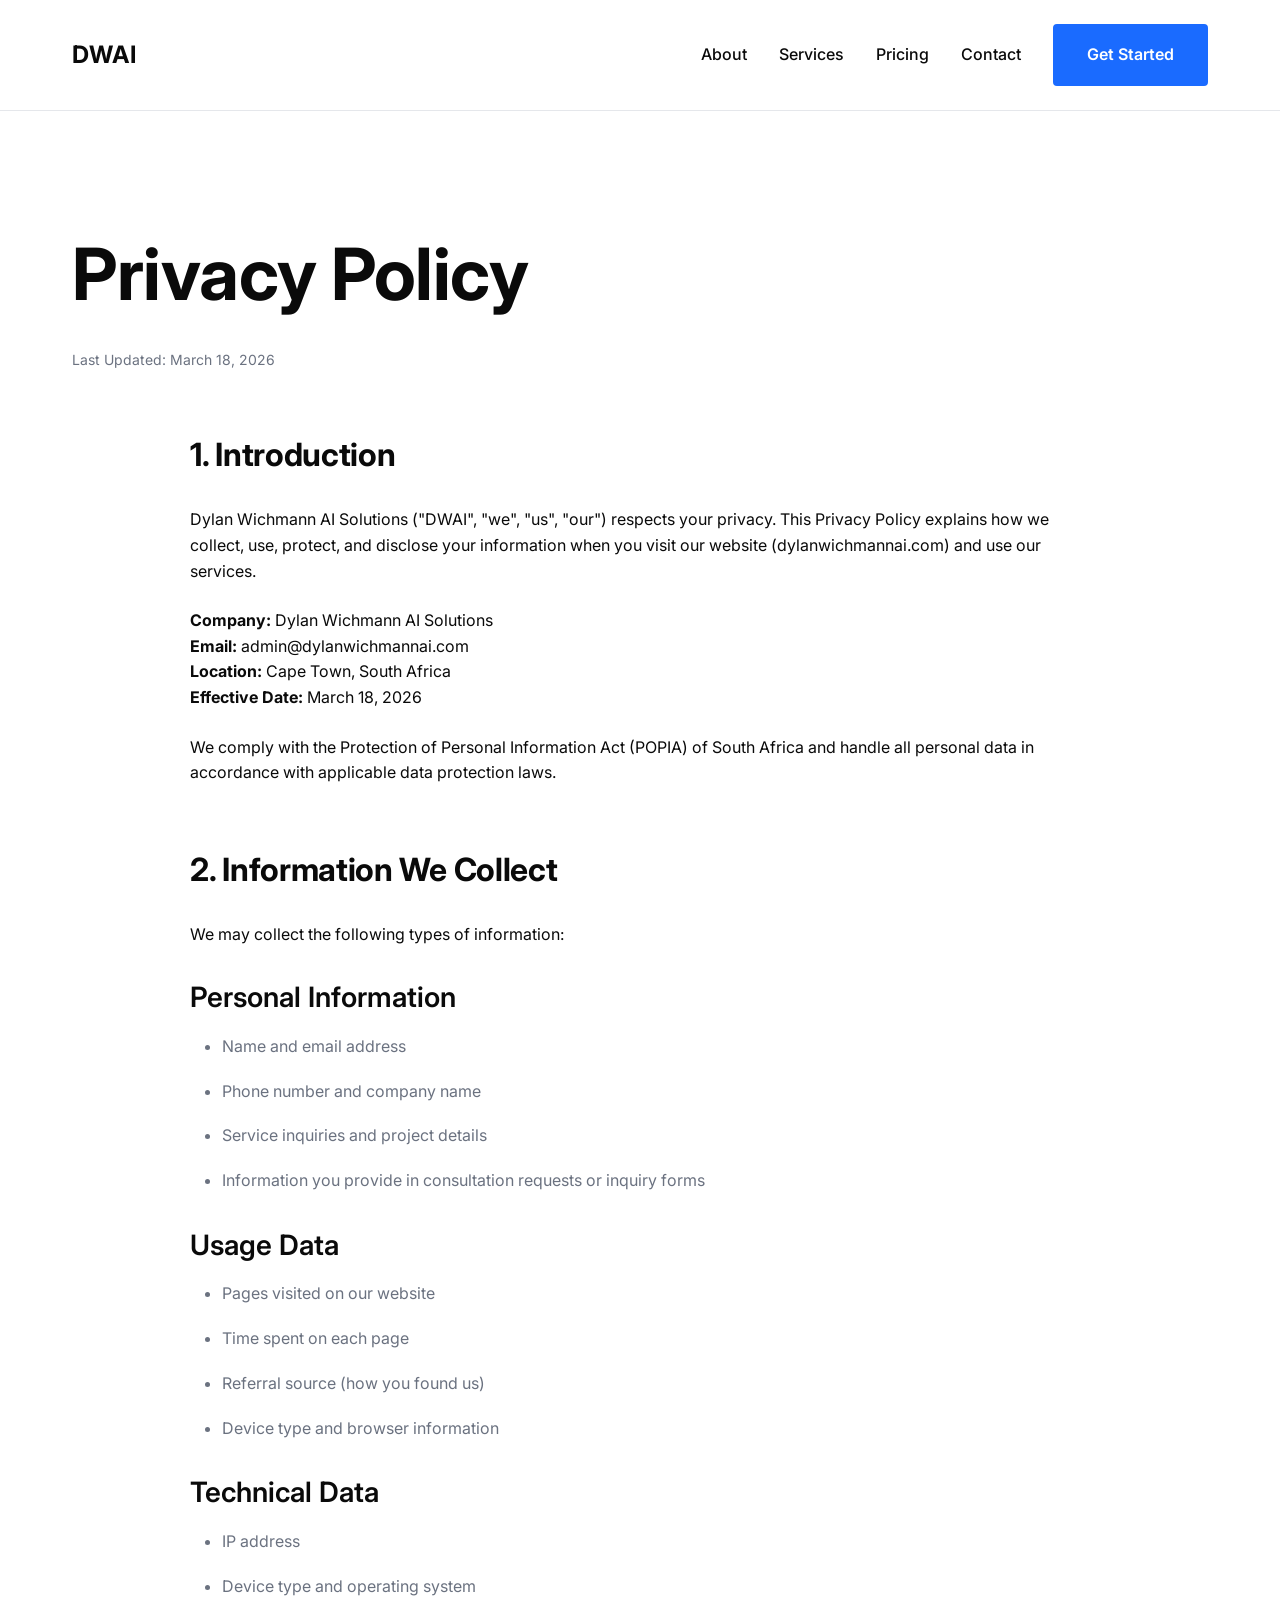
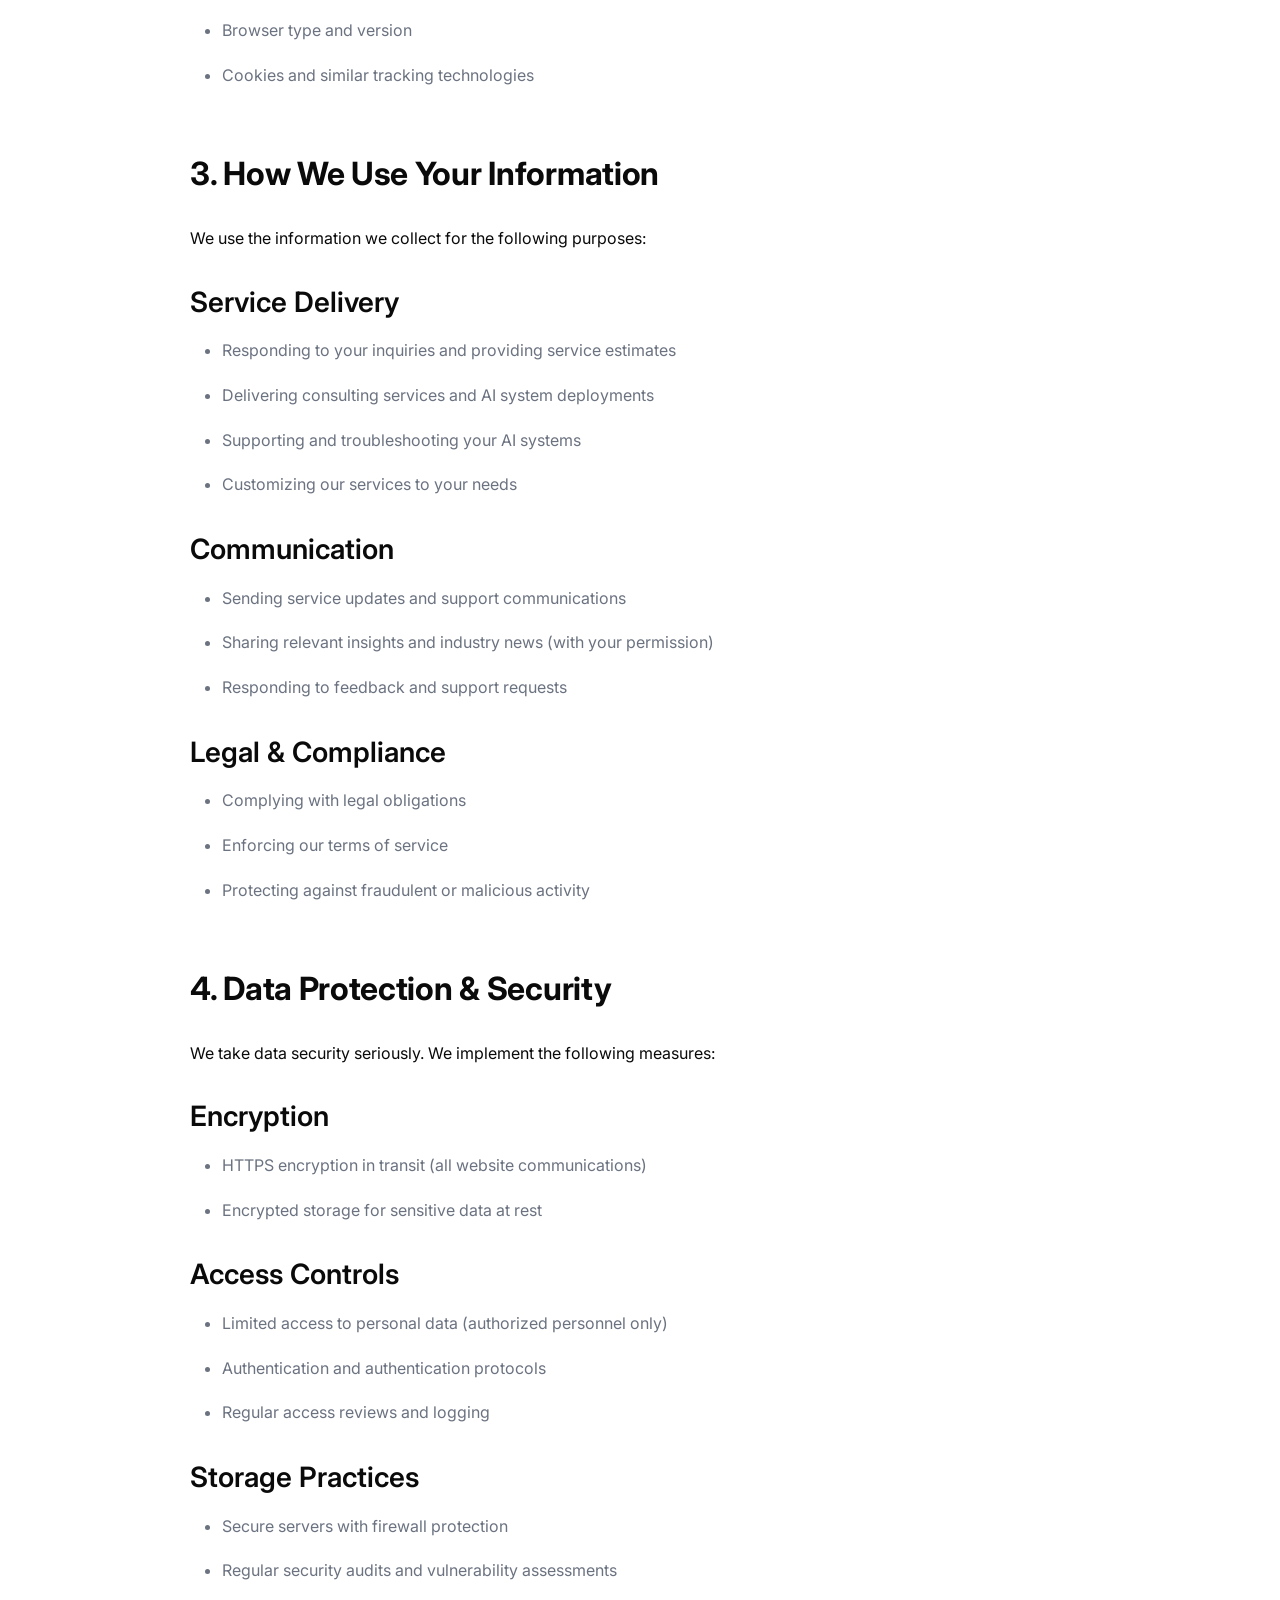
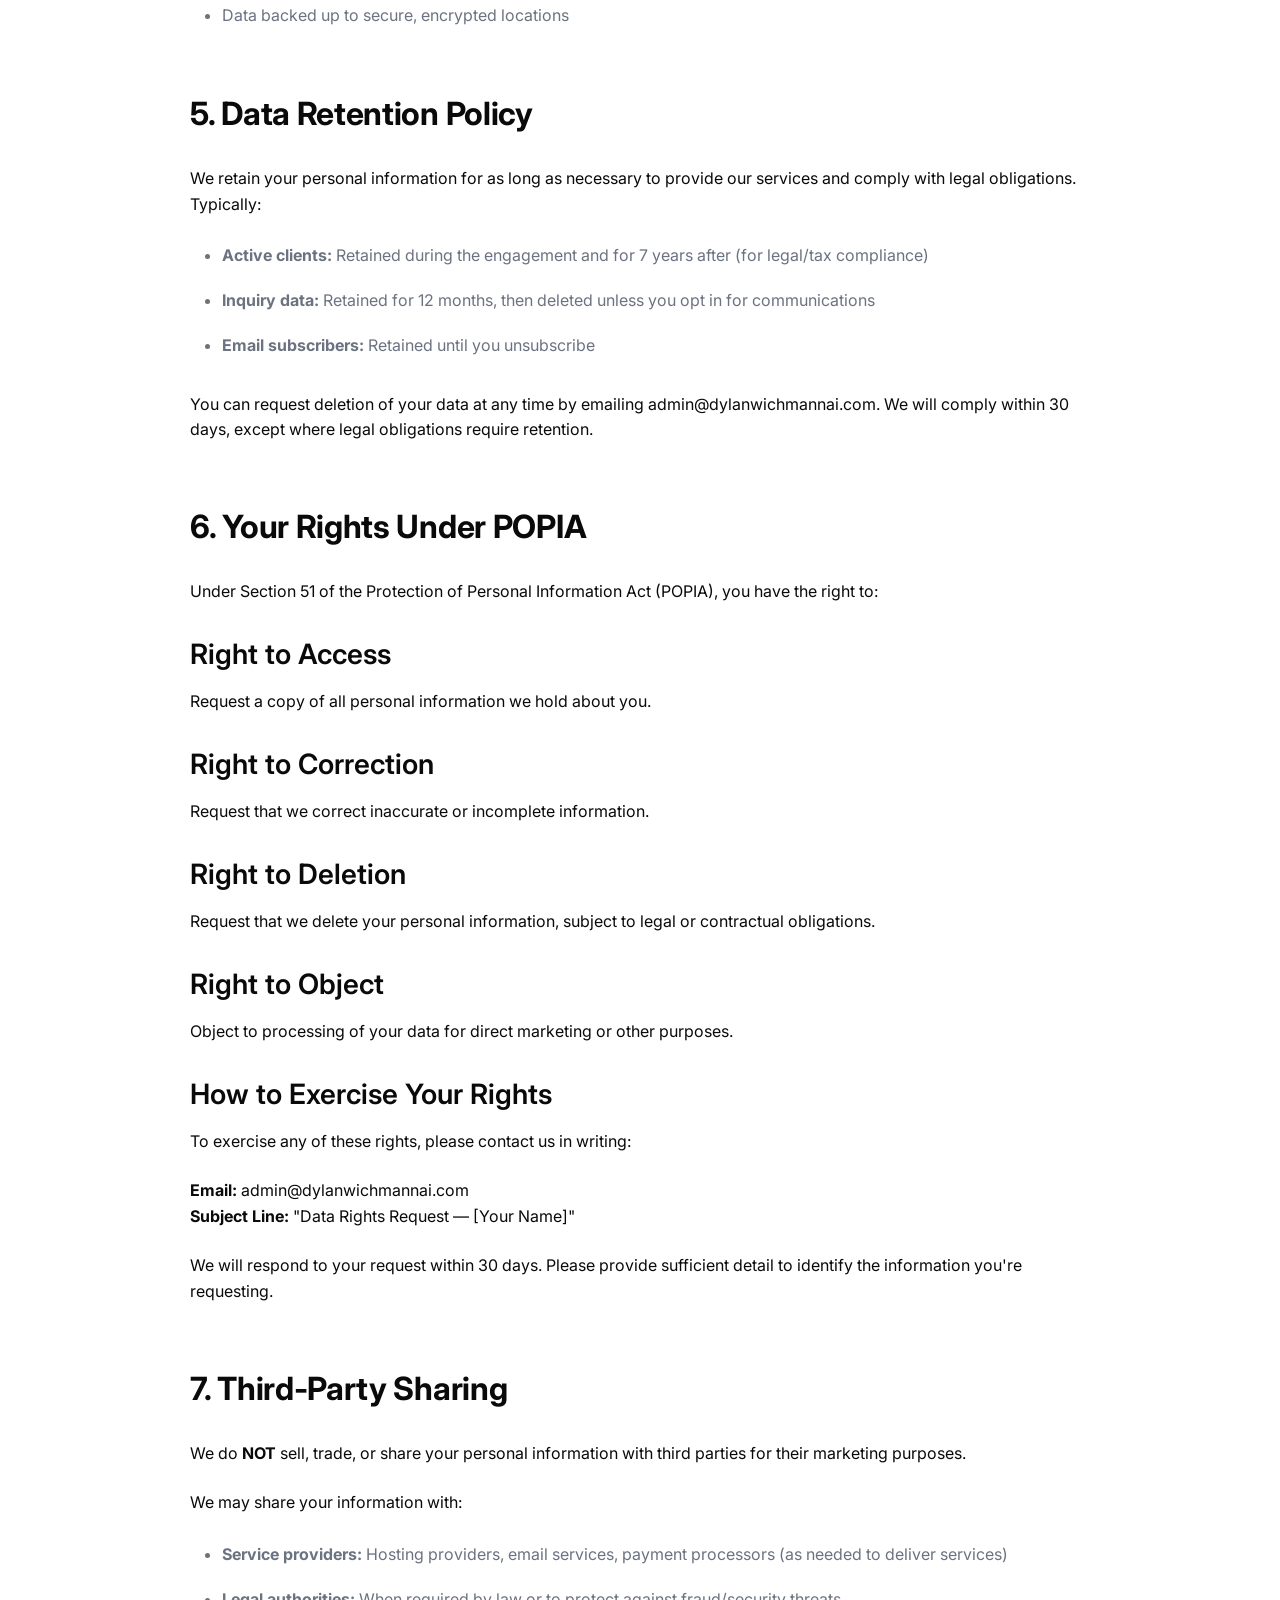
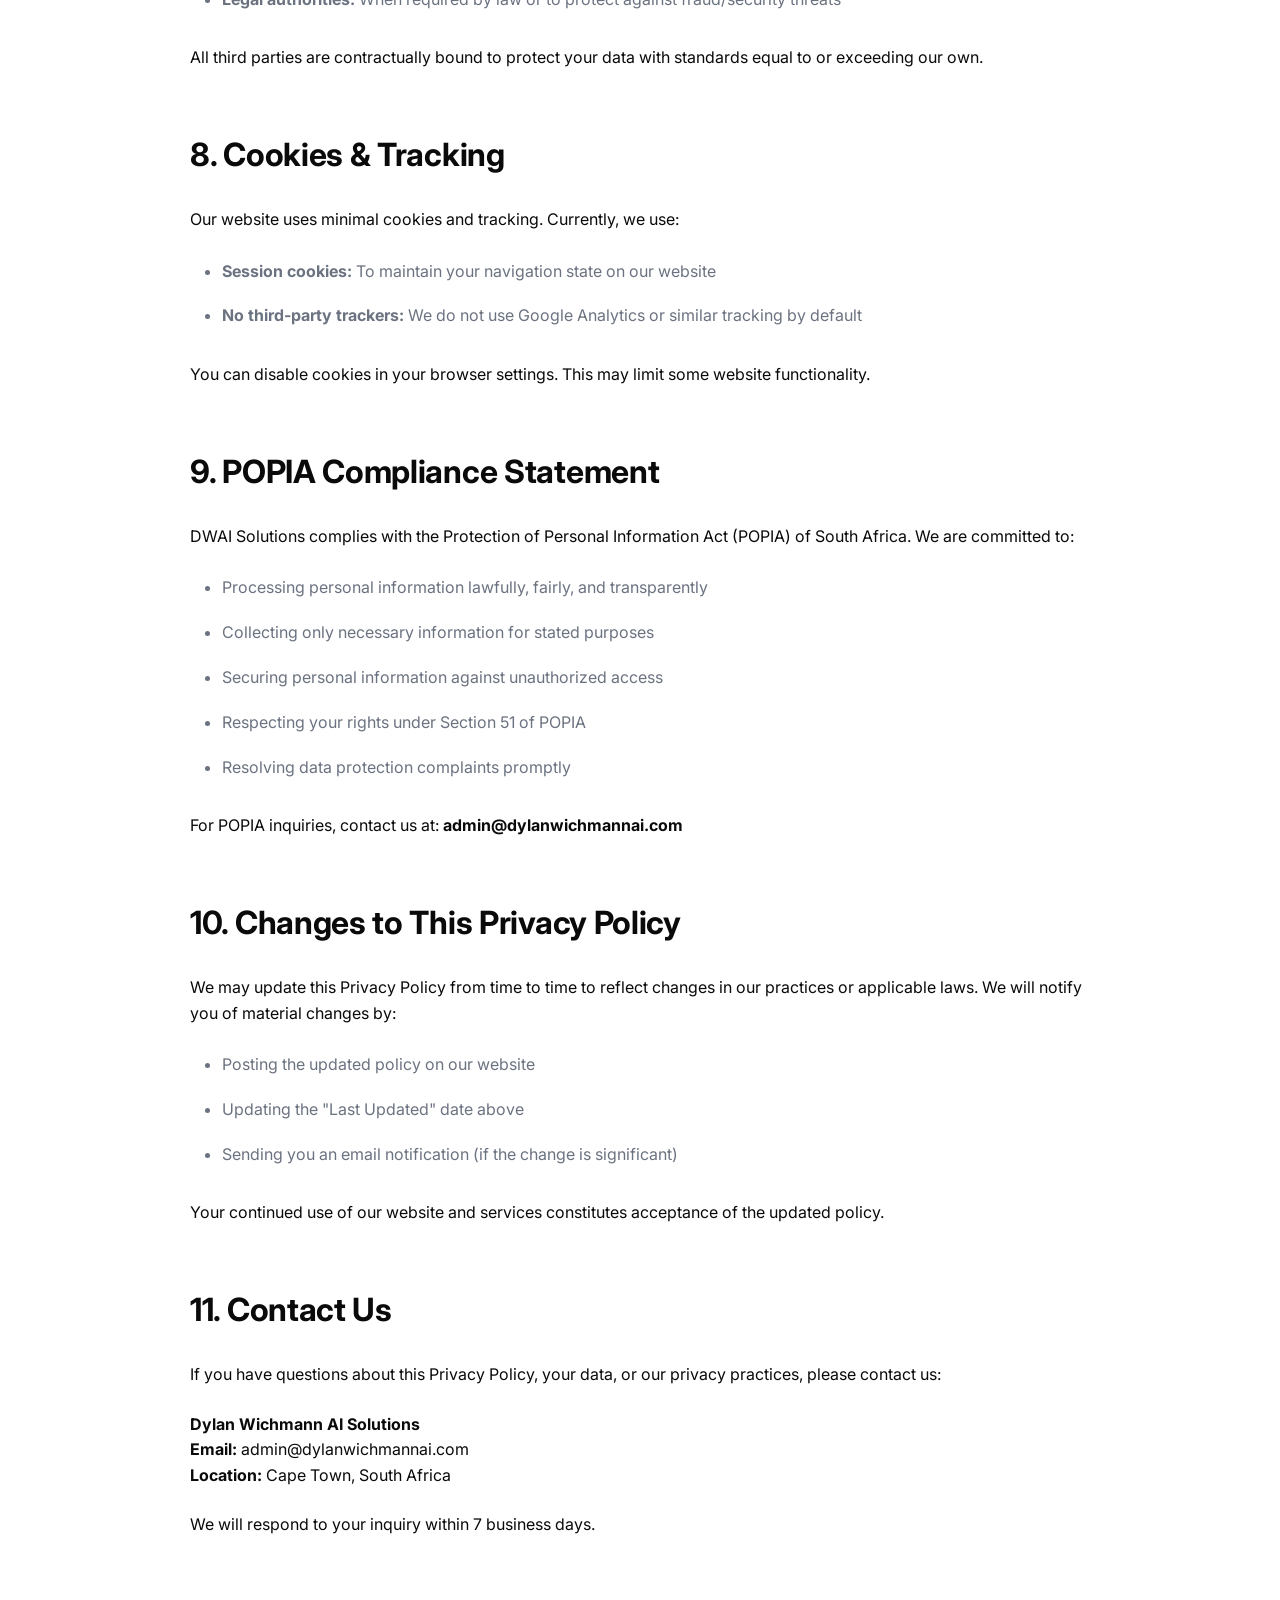
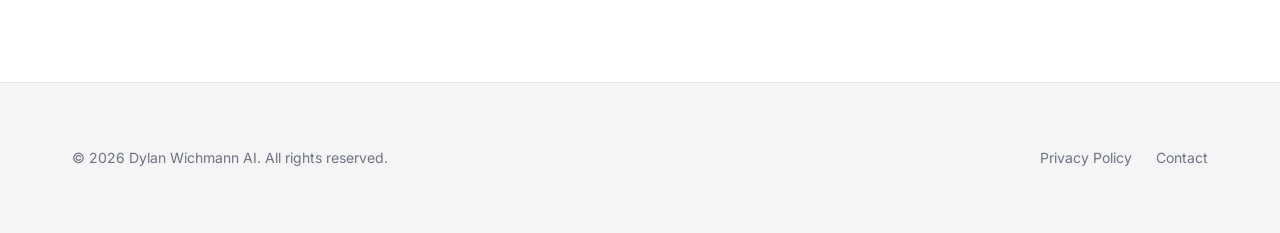
==== commit e050fbdb: "Initial launch — DWAI Solutions website" ====
--- a/privacy.html
+++ b/privacy.html
@@ -1,319 +1,257 @@
 <!DOCTYPE html>
 <html lang="en">
 <head>
-  <meta charset="UTF-8" />
-  <meta name="viewport" content="width=device-width, initial-scale=1.0" />
-  <meta name="description" content="DWAI Solutions Privacy Policy — POPIA compliant." />
-  <title>Privacy Policy | DWAI Solutions</title>
-  <link rel="preconnect" href="https://fonts.googleapis.com" />
-  <link rel="preconnect" href="https://fonts.gstatic.com" crossorigin />
-  <link href="https://fonts.googleapis.com/css2?family=Inter:wght@400;500;600;700;800&display=swap" rel="stylesheet" />
-  <link rel="stylesheet" href="style.css" />
+    <meta charset="UTF-8">
+    <meta name="viewport" content="width=device-width, initial-scale=1.0">
+    <title>Privacy Policy — DWAI Solutions</title>
+    <meta name="description" content="Privacy Policy for Dylan Wichmann AI Solutions. POPIA compliant.">
+    <link rel="preconnect" href="https://fonts.googleapis.com">
+    <link rel="preconnect" href="https://fonts.gstatic.com" crossorigin>
+    <link href="https://fonts.googleapis.com/css2?family=Inter:wght@400;500;600;700&display=swap" rel="stylesheet">
+    <link rel="stylesheet" href="style.css">
 </head>
 <body>
-  <header class="header" id="header">
-    <nav class="nav container">
-      <a href="index.html" class="nav__logo" aria-label="DWAI Solutions home">
-        <span class="logo-mark">DW</span><span class="logo-text">AI Solutions</span>
-      </a>
-      <button class="nav__toggle" id="navToggle" aria-label="Toggle menu" aria-expanded="false">
-        <span class="hamburger"></span><span class="hamburger"></span><span class="hamburger"></span>
-      </button>
-      <ul class="nav__links" id="navLinks" role="list">
-        <li><a href="index.html#services" class="nav__link">Services</a></li>
-        <li><a href="index.html#how-it-works" class="nav__link">How It Works</a></li>
-        <li><a href="index.html#pricing" class="nav__link">Pricing</a></li>
-        <li><a href="privacy.html" class="nav__link nav__link--active">Privacy</a></li>
-        <li><a href="mailto:admin@dylanwichmannai.com" class="btn btn--primary btn--sm">Get Started</a></li>
-      </ul>
+    <!-- Navigation -->
+    <nav class="navbar">
+        <div class="container">
+            <div class="nav-content">
+                <div class="logo"><a href="index.html">DWAI</a></div>
+                <button class="hamburger" id="hamburger">
+                    <span></span>
+                    <span></span>
+                    <span></span>
+                </button>
+                <div class="nav-links" id="navLinks">
+                    <a href="index.html#about" class="nav-link">About</a>
+                    <a href="index.html#services" class="nav-link">Services</a>
+                    <a href="index.html#pricing" class="nav-link">Pricing</a>
+                    <a href="index.html#contact" class="nav-link">Contact</a>
+                    <a href="mailto:admin@dylanwichmannai.com" class="btn btn-primary">Get Started</a>
+                </div>
+            </div>
+        </div>
     </nav>
-  </header>
-
-  <main>
-    <section class="page-hero">
-      <div class="container">
-        <span class="badge badge--muted">Legal</span>
-        <h1 class="page-hero__title">Privacy Policy</h1>
-        <p class="page-hero__sub">How DWAI Solutions collects, uses, and protects your personal information — in compliance with the Protection of Personal Information Act (POPIA).</p>
-        <p class="page-hero__meta"><strong>Effective date:</strong> 1 March 2026 &nbsp;|&nbsp; <strong>Version:</strong> 1.0 &nbsp;|&nbsp; <strong>Last updated:</strong> 18 March 2026</p>
-      </div>
+
+    <!-- Privacy Policy Content -->
+    <section class="privacy-section">
+        <div class="container">
+            <h1>Privacy Policy</h1>
+            <p class="last-updated">Last Updated: March 18, 2026</p>
+
+            <div class="privacy-content">
+                <h2>1. Introduction</h2>
+                <p>
+                    Dylan Wichmann AI Solutions ("DWAI", "we", "us", "our") respects your privacy. This Privacy Policy explains how we collect, use, protect, and disclose your information when you visit our website (dylanwichmannai.com) and use our services.
+                </p>
+                <p>
+                    <strong>Company:</strong> Dylan Wichmann AI Solutions<br>
+                    <strong>Email:</strong> admin@dylanwichmannai.com<br>
+                    <strong>Location:</strong> Cape Town, South Africa<br>
+                    <strong>Effective Date:</strong> March 18, 2026
+                </p>
+                <p>
+                    We comply with the Protection of Personal Information Act (POPIA) of South Africa and handle all personal data in accordance with applicable data protection laws.
+                </p>
+
+                <h2>2. Information We Collect</h2>
+                <p>We may collect the following types of information:</p>
+
+                <h3>Personal Information</h3>
+                <ul>
+                    <li>Name and email address</li>
+                    <li>Phone number and company name</li>
+                    <li>Service inquiries and project details</li>
+                    <li>Information you provide in consultation requests or inquiry forms</li>
+                </ul>
+
+                <h3>Usage Data</h3>
+                <ul>
+                    <li>Pages visited on our website</li>
+                    <li>Time spent on each page</li>
+                    <li>Referral source (how you found us)</li>
+                    <li>Device type and browser information</li>
+                </ul>
+
+                <h3>Technical Data</h3>
+                <ul>
+                    <li>IP address</li>
+                    <li>Device type and operating system</li>
+                    <li>Browser type and version</li>
+                    <li>Cookies and similar tracking technologies</li>
+                </ul>
+
+                <h2>3. How We Use Your Information</h2>
+                <p>We use the information we collect for the following purposes:</p>
+
+                <h3>Service Delivery</h3>
+                <ul>
+                    <li>Responding to your inquiries and providing service estimates</li>
+                    <li>Delivering consulting services and AI system deployments</li>
+                    <li>Supporting and troubleshooting your AI systems</li>
+                    <li>Customizing our services to your needs</li>
+                </ul>
+
+                <h3>Communication</h3>
+                <ul>
+                    <li>Sending service updates and support communications</li>
+                    <li>Sharing relevant insights and industry news (with your permission)</li>
+                    <li>Responding to feedback and support requests</li>
+                </ul>
+
+                <h3>Legal & Compliance</h3>
+                <ul>
+                    <li>Complying with legal obligations</li>
+                    <li>Enforcing our terms of service</li>
+                    <li>Protecting against fraudulent or malicious activity</li>
+                </ul>
+
+                <h2>4. Data Protection & Security</h2>
+                <p>We take data security seriously. We implement the following measures:</p>
+
+                <h3>Encryption</h3>
+                <ul>
+                    <li>HTTPS encryption in transit (all website communications)</li>
+                    <li>Encrypted storage for sensitive data at rest</li>
+                </ul>
+
+                <h3>Access Controls</h3>
+                <ul>
+                    <li>Limited access to personal data (authorized personnel only)</li>
+                    <li>Authentication and authentication protocols</li>
+                    <li>Regular access reviews and logging</li>
+                </ul>
+
+                <h3>Storage Practices</h3>
+                <ul>
+                    <li>Secure servers with firewall protection</li>
+                    <li>Regular security audits and vulnerability assessments</li>
+                    <li>Data backed up to secure, encrypted locations</li>
+                </ul>
+
+                <h2>5. Data Retention Policy</h2>
+                <p>
+                    We retain your personal information for as long as necessary to provide our services and comply with legal obligations. Typically:
+                </p>
+                <ul>
+                    <li><strong>Active clients:</strong> Retained during the engagement and for 7 years after (for legal/tax compliance)</li>
+                    <li><strong>Inquiry data:</strong> Retained for 12 months, then deleted unless you opt in for communications</li>
+                    <li><strong>Email subscribers:</strong> Retained until you unsubscribe</li>
+                </ul>
+                <p>
+                    You can request deletion of your data at any time by emailing admin@dylanwichmannai.com. We will comply within 30 days, except where legal obligations require retention.
+                </p>
+
+                <h2>6. Your Rights Under POPIA</h2>
+                <p>
+                    Under Section 51 of the Protection of Personal Information Act (POPIA), you have the right to:
+                </p>
+
+                <h3>Right to Access</h3>
+                <p>Request a copy of all personal information we hold about you.</p>
+
+                <h3>Right to Correction</h3>
+                <p>Request that we correct inaccurate or incomplete information.</p>
+
+                <h3>Right to Deletion</h3>
+                <p>Request that we delete your personal information, subject to legal or contractual obligations.</p>
+
+                <h3>Right to Object</h3>
+                <p>Object to processing of your data for direct marketing or other purposes.</p>
+
+                <h3>How to Exercise Your Rights</h3>
+                <p>
+                    To exercise any of these rights, please contact us in writing:
+                </p>
+                <p>
+                    <strong>Email:</strong> admin@dylanwichmannai.com<br>
+                    <strong>Subject Line:</strong> "Data Rights Request — [Your Name]"
+                </p>
+                <p>
+                    We will respond to your request within 30 days. Please provide sufficient detail to identify the information you're requesting.
+                </p>
+
+                <h2>7. Third-Party Sharing</h2>
+                <p>
+                    We do <strong>NOT</strong> sell, trade, or share your personal information with third parties for their marketing purposes.
+                </p>
+                <p>We may share your information with:</p>
+                <ul>
+                    <li><strong>Service providers:</strong> Hosting providers, email services, payment processors (as needed to deliver services)</li>
+                    <li><strong>Legal authorities:</strong> When required by law or to protect against fraud/security threats</li>
+                </ul>
+                <p>
+                    All third parties are contractually bound to protect your data with standards equal to or exceeding our own.
+                </p>
+
+                <h2>8. Cookies & Tracking</h2>
+                <p>
+                    Our website uses minimal cookies and tracking. Currently, we use:
+                </p>
+                <ul>
+                    <li><strong>Session cookies:</strong> To maintain your navigation state on our website</li>
+                    <li><strong>No third-party trackers:</strong> We do not use Google Analytics or similar tracking by default</li>
+                </ul>
+                <p>
+                    You can disable cookies in your browser settings. This may limit some website functionality.
+                </p>
+
+                <h2>9. POPIA Compliance Statement</h2>
+                <p>
+                    DWAI Solutions complies with the Protection of Personal Information Act (POPIA) of South Africa. We are committed to:
+                </p>
+                <ul>
+                    <li>Processing personal information lawfully, fairly, and transparently</li>
+                    <li>Collecting only necessary information for stated purposes</li>
+                    <li>Securing personal information against unauthorized access</li>
+                    <li>Respecting your rights under Section 51 of POPIA</li>
+                    <li>Resolving data protection complaints promptly</li>
+                </ul>
+                <p>
+                    For POPIA inquiries, contact us at: <strong>admin@dylanwichmannai.com</strong>
+                </p>
+
+                <h2>10. Changes to This Privacy Policy</h2>
+                <p>
+                    We may update this Privacy Policy from time to time to reflect changes in our practices or applicable laws. We will notify you of material changes by:
+                </p>
+                <ul>
+                    <li>Posting the updated policy on our website</li>
+                    <li>Updating the "Last Updated" date above</li>
+                    <li>Sending you an email notification (if the change is significant)</li>
+                </ul>
+                <p>
+                    Your continued use of our website and services constitutes acceptance of the updated policy.
+                </p>
+
+                <h2>11. Contact Us</h2>
+                <p>
+                    If you have questions about this Privacy Policy, your data, or our privacy practices, please contact us:
+                </p>
+                <p>
+                    <strong>Dylan Wichmann AI Solutions</strong><br>
+                    <strong>Email:</strong> admin@dylanwichmannai.com<br>
+                    <strong>Location:</strong> Cape Town, South Africa
+                </p>
+                <p>
+                    We will respond to your inquiry within 7 business days.
+                </p>
+            </div>
+        </div>
     </section>
 
-    <section class="section">
-      <div class="container">
-        <div class="policy-layout">
-          <aside class="policy-toc">
-            <h2 class="policy-toc__title">Contents</h2>
-            <ol class="policy-toc__list">
-              <li><a href="#introduction">Introduction</a></li>
-              <li><a href="#information-we-collect">Information We Collect</a></li>
-              <li><a href="#how-we-use">How We Use Your Information</a></li>
-              <li><a href="#data-protection">Data Protection &amp; Security</a></li>
-              <li><a href="#retention">Retention Policy</a></li>
-              <li><a href="#your-rights">Your Rights (POPIA)</a></li>
-              <li><a href="#third-party">Third-Party Sharing</a></li>
-              <li><a href="#cookies">Cookies &amp; Tracking</a></li>
-              <li><a href="#compliance">POPIA Compliance</a></li>
-              <li><a href="#changes">Changes to This Policy</a></li>
-              <li><a href="#contact">Contact Us</a></li>
-            </ol>
-          </aside>
-
-          <article class="policy-content">
-
-            <section id="introduction" class="policy-section">
-              <h2 class="policy-section__title">1. Introduction</h2>
-              <p>Dylan Wichmann AI (trading as <strong>DWAI Solutions</strong>) is committed to protecting your privacy and handling your personal information responsibly.</p>
-              <p>This Privacy Policy describes how we collect, use, store, and protect personal information when you visit our website, contact us, or engage our services.</p>
-              <div class="policy-info-box">
-                <p><strong>Responsible Party (Information Officer):</strong> Dylan Wichmann</p>
-                <p><strong>Company:</strong> Dylan Wichmann AI (DWAI Solutions)</p>
-                <p><strong>Location:</strong> Cape Town, Western Cape, South Africa</p>
-                <p><strong>Email:</strong> <a href="mailto:admin@dylanwichmannai.com">admin@dylanwichmannai.com</a></p>
-                <p><strong>Effective Date:</strong> 1 March 2026</p>
-              </div>
-              <p>We process personal information in accordance with the <strong>Protection of Personal Information Act 4 of 2013 (POPIA)</strong>.</p>
-            </section>
-
-            <section id="information-we-collect" class="policy-section">
-              <h2 class="policy-section__title">2. Information We Collect</h2>
-              <h3 class="policy-section__subtitle">2.1 Personal Information You Provide</h3>
-              <ul>
-                <li><strong>Contact details:</strong> Name, email address, phone number</li>
-                <li><strong>Business information:</strong> Company name, industry, business size, location</li>
-                <li><strong>Communication content:</strong> Messages, enquiries, and correspondence you send us</li>
-                <li><strong>Service-specific information:</strong> Details about your workflows provided during consultations</li>
-                <li><strong>Payment information:</strong> Billing details processed via secure third-party payment providers</li>
-              </ul>
-              <h3 class="policy-section__subtitle">2.2 Information Collected Automatically</h3>
-              <ul>
-                <li><strong>Usage data:</strong> Pages visited, time on site, click behaviour, referral source</li>
-                <li><strong>Technical data:</strong> IP address, browser type, device type, operating system</li>
-                <li><strong>Cookies and tracking technologies:</strong> Session and analytics cookies (see Section 8)</li>
-              </ul>
-              <h3 class="policy-section__subtitle">2.3 Information From Third Parties</h3>
-              <ul>
-                <li>Publicly available business information when relevant to a service enquiry</li>
-                <li>Referral information when referred by an existing client or partner</li>
-              </ul>
-            </section>
-
-            <section id="how-we-use" class="policy-section">
-              <h2 class="policy-section__title">3. How We Use Your Information</h2>
-              <h3 class="policy-section__subtitle">3.1 Service Delivery</h3>
-              <ul>
-                <li>Respond to enquiries and provide requested information</li>
-                <li>Deliver AI consulting, deployment, and coaching services</li>
-                <li>Process payments and issue invoices</li>
-                <li>Manage ongoing client relationships and support</li>
-              </ul>
-              <h3 class="policy-section__subtitle">3.2 Business Operations</h3>
-              <ul>
-                <li>Improve our services based on feedback and usage patterns</li>
-                <li>Maintain internal records and administration</li>
-                <li>Comply with legal and regulatory obligations</li>
-                <li>Detect and prevent fraud or security incidents</li>
-              </ul>
-              <h3 class="policy-section__subtitle">3.3 Marketing (with consent only)</h3>
-              <ul>
-                <li>Send newsletters or updates about our services — only with your explicit consent</li>
-                <li>You may withdraw consent at any time by emailing <a href="mailto:admin@dylanwichmannai.com">admin@dylanwichmannai.com</a></li>
-              </ul>
-              <div class="policy-notice">
-                <strong>We will never:</strong> Sell your personal information to third parties. Use your data for undisclosed purposes. Process your data in ways that contradict this policy.
-              </div>
-            </section>
-
-            <section id="data-protection" class="policy-section">
-              <h2 class="policy-section__title">4. Data Protection &amp; Security</h2>
-              <h3 class="policy-section__subtitle">4.1 Technical Measures</h3>
-              <ul>
-                <li><strong>Encryption in transit:</strong> All data transmitted uses TLS/HTTPS encryption</li>
-                <li><strong>Encryption at rest:</strong> Sensitive stored data is encrypted</li>
-                <li><strong>Access controls:</strong> Personal data is accessible only to authorised personnel</li>
-                <li><strong>Secure hosting:</strong> Industry-standard infrastructure and security practices</li>
-              </ul>
-              <h3 class="policy-section__subtitle">4.2 Organisational Measures</h3>
-              <ul>
-                <li>Strict internal data handling policies</li>
-                <li>Regular review of data practices and security controls</li>
-                <li>Minimal data collection — we only keep what we need</li>
-              </ul>
-              <h3 class="policy-section__subtitle">4.3 Data Breach Response</h3>
-              <p>In the event of a security breach posing risk to your personal information, we will notify affected individuals and the Information Regulator within POPIA-required timeframes.</p>
-            </section>
-
-            <section id="retention" class="policy-section">
-              <h2 class="policy-section__title">5. Retention Policy</h2>
-              <p>We retain personal information only for as long as necessary to fulfil the purposes for which it was collected, or as required by law.</p>
-              <table class="policy-table">
-                <thead>
-                  <tr><th>Data Type</th><th>Retention Period</th><th>Reason</th></tr>
-                </thead>
-                <tbody>
-                  <tr><td>Client project data</td><td>5 years after project completion</td><td>Legal and accounting requirements</td></tr>
-                  <tr><td>Email correspondence</td><td>3 years from last contact</td><td>Business relationship records</td></tr>
-                  <tr><td>Payment records</td><td>5 years</td><td>Tax and financial regulations (SARS)</td></tr>
-                  <tr><td>Website analytics</td><td>26 months</td><td>Industry standard analytics retention</td></tr>
-                  <tr><td>Marketing consent records</td><td>Until consent withdrawn + 1 year</td><td>Proof of consent compliance</td></tr>
-                  <tr><td>Enquiries (no engagement)</td><td>12 months</td><td>Business follow-up window</td></tr>
-                </tbody>
-              </table>
-              <p>Once retention periods expire, data is securely deleted or anonymised.</p>
-            </section>
-
-            <section id="your-rights" class="policy-section">
-              <h2 class="policy-section__title">6. Your Rights Under POPIA</h2>
-              <p>As a data subject under POPIA, you have the following rights regarding your personal information:</p>
-              <div class="rights-grid">
-                <div class="rights-card">
-                  <div class="rights-card__icon">👁️</div>
-                  <h3 class="rights-card__title">Right to Access</h3>
-                  <p>You may request a copy of the personal information we hold about you.</p>
+    <!-- Footer -->
+    <footer class="footer">
+        <div class="container">
+            <div class="footer-content">
+                <p>&copy; 2026 Dylan Wichmann AI. All rights reserved.</p>
+                <div class="footer-links">
+                    <a href="privacy.html">Privacy Policy</a>
+                    <a href="mailto:admin@dylanwichmannai.com">Contact</a>
                 </div>
-                <div class="rights-card">
-                  <div class="rights-card__icon">✏️</div>
-                  <h3 class="rights-card__title">Right to Correction</h3>
-                  <p>You may request correction of inaccurate, incomplete, or outdated personal information.</p>
-                </div>
-                <div class="rights-card">
-                  <div class="rights-card__icon">🗑️</div>
-                  <h3 class="rights-card__title">Right to Deletion</h3>
-                  <p>You may request deletion of your personal information, subject to applicable legal retention requirements.</p>
-                </div>
-                <div class="rights-card">
-                  <div class="rights-card__icon">🚫</div>
-                  <h3 class="rights-card__title">Right to Object</h3>
-                  <p>You may object to the processing of your personal information for direct marketing purposes at any time.</p>
-                </div>
-                <div class="rights-card">
-                  <div class="rights-card__icon">📦</div>
-                  <h3 class="rights-card__title">Right to Portability</h3>
-                  <p>You may request your personal information in a structured, machine-readable format.</p>
-                </div>
-                <div class="rights-card">
-                  <div class="rights-card__icon">⚖️</div>
-                  <h3 class="rights-card__title">Right to Complain</h3>
-                  <p>You may lodge a complaint with the Information Regulator of South Africa if you believe your rights have been violated.</p>
-                </div>
-              </div>
-              <p>To exercise any of these rights, contact us at <a href="mailto:admin@dylanwichmannai.com">admin@dylanwichmannai.com</a>. We will respond within 30 days.</p>
-            </section>
-
-            <section id="third-party" class="policy-section">
-              <h2 class="policy-section__title">7. Third-Party Sharing</h2>
-              <p>We do not sell, trade, or rent your personal information to third parties.</p>
-              <p>We may share limited data with trusted service providers under strict data processing agreements:</p>
-              <ul>
-                <li><strong>Hosting &amp; infrastructure:</strong> Cloud providers for website and system hosting</li>
-                <li><strong>Analytics:</strong> Website analytics (anonymised/aggregated data only)</li>
-                <li><strong>Payment processing:</strong> Secure payment gateways under their own privacy policies</li>
-                <li><strong>Communication tools:</strong> Email service providers for business correspondence</li>
-              </ul>
-              <p>All third-party providers are contractually obligated to process data only on our instructions, maintain appropriate security, and delete data upon termination.</p>
-              <h3 class="policy-section__subtitle">Legal Disclosures</h3>
-              <p>We may disclose personal information if required by South African law, court order, or legitimate government authority request.</p>
-            </section>
-
-            <section id="cookies" class="policy-section">
-              <h2 class="policy-section__title">8. Cookies &amp; Tracking</h2>
-              <p>Our website uses cookies and similar technologies to improve your browsing experience and understand how visitors use our site.</p>
-              <table class="policy-table">
-                <thead>
-                  <tr><th>Cookie Type</th><th>Purpose</th><th>Duration</th></tr>
-                </thead>
-                <tbody>
-                  <tr><td><strong>Essential</strong></td><td>Required for the website to function (session management, security)</td><td>Session</td></tr>
-                  <tr><td><strong>Analytics</strong></td><td>Understand how visitors interact with our site</td><td>Up to 26 months</td></tr>
-                  <tr><td><strong>Preference</strong></td><td>Remember your settings and preferences</td><td>Up to 12 months</td></tr>
-                </tbody>
-              </table>
-              <p>You can control cookies through your browser settings. We do not use cookies for cross-site tracking or behavioural advertising.</p>
-            </section>
-
-            <section id="compliance" class="policy-section">
-              <h2 class="policy-section__title">9. POPIA Compliance</h2>
-              <p>DWAI Solutions is committed to full compliance with the <strong>Protection of Personal Information Act 4 of 2013 (POPIA)</strong>.</p>
-              <ul>
-                <li>We have appointed an <strong>Information Officer</strong> (Dylan Wichmann) responsible for data protection compliance</li>
-                <li>We have registered with the <strong>Information Regulator of South Africa</strong> as required by Section 51 of POPIA</li>
-                <li>We process personal information lawfully, fairly, and transparently</li>
-                <li>We collect personal information only for specific, explicitly defined, and legitimate purposes</li>
-              </ul>
-              <h3 class="policy-section__subtitle">Information Regulator Contact</h3>
-              <div class="policy-info-box">
-                <p><strong>Information Regulator (South Africa)</strong></p>
-                <p>Email: <a href="mailto:inforeg@justice.gov.za">inforeg@justice.gov.za</a></p>
-                <p>JD House, 27 Stiemens Street, Braamfontein, Johannesburg, 2001</p>
-              </div>
-            </section>
-
-            <section id="changes" class="policy-section">
-              <h2 class="policy-section__title">10. Changes to This Policy</h2>
-              <p>We may update this Privacy Policy from time to time to reflect changes in our practices or applicable law. Material changes will be communicated via email to active clients and by a prominent notice on this page.</p>
-              <table class="policy-table">
-                <thead>
-                  <tr><th>Version</th><th>Date</th><th>Changes</th></tr>
-                </thead>
-                <tbody>
-                  <tr><td>1.0</td><td>1 March 2026</td><td>Initial policy published</td></tr>
-                  <tr><td>1.0.1</td><td>18 March 2026</td><td>Minor formatting and clarity improvements</td></tr>
-                </tbody>
-              </table>
-            </section>
-
-            <section id="contact" class="policy-section">
-              <h2 class="policy-section__title">11. Contact Us</h2>
-              <p>For any questions, concerns, or requests related to this Privacy Policy or your personal information:</p>
-              <div class="policy-info-box">
-                <p><strong>Dylan Wichmann — Information Officer</strong></p>
-                <p><strong>DWAI Solutions (Dylan Wichmann AI)</strong></p>
-                <p>Cape Town, Western Cape, South Africa</p>
-                <p>Email: <a href="mailto:admin@dylanwichmannai.com">admin@dylanwichmannai.com</a></p>
-                <p>Response time: within <strong>30 business days</strong>.</p>
-              </div>
-              <p><a href="index.html" class="btn btn--primary">Back to Homepage</a></p>
-            </section>
-
-          </article>
+            </div>
         </div>
-      </div>
-    </section>
-  </main>
-
-  <footer class="footer">
-    <div class="container">
-      <div class="footer__inner">
-        <div class="footer__brand">
-          <a href="index.html" class="nav__logo" aria-label="DWAI Solutions home">
-            <span class="logo-mark">DW</span><span class="logo-text">AI Solutions</span>
-          </a>
-          <p class="footer__tagline">Operating like a team of 10, since day one.</p>
-        </div>
-        <nav class="footer__links" aria-label="Footer navigation">
-          <a href="index.html#services">Services</a>
-          <a href="index.html#pricing">Pricing</a>
-          <a href="index.html#how-it-works">How It Works</a>
-          <a href="privacy.html">Privacy Policy</a>
-          <a href="mailto:admin@dylanwichmannai.com">Contact</a>
-        </nav>
-        <div class="footer__social">
-          <p class="footer__social-label">Follow along</p>
-          <div class="social-links">
-            <a href="#" class="social-link" aria-label="Instagram">
-              <svg width="20" height="20" viewBox="0 0 24 24" fill="none" stroke="currentColor" stroke-width="2" aria-hidden="true"><rect x="2" y="2" width="20" height="20" rx="5" ry="5"/><path d="M16 11.37A4 4 0 1 1 12.63 8 4 4 0 0 1 16 11.37z"/><line x1="17.5" y1="6.5" x2="17.51" y2="6.5"/></svg>
-            </a>
-            <a href="#" class="social-link" aria-label="LinkedIn">
-              <svg width="20" height="20" viewBox="0 0 24 24" fill="none" stroke="currentColor" stroke-width="2" aria-hidden="true"><path d="M16 8a6 6 0 0 1 6 6v7h-4v-7a2 2 0 0 0-2-2 2 2 0 0 0-2 2v7h-4v-7a6 6 0 0 1 6-6z"/><rect x="2" y="9" width="4" height="12"/><circle cx="4" cy="4" r="2"/></svg>
-            </a>
-          </div>
-        </div>
-      </div>
-      <div class="footer__bottom">
-        <p>&copy; 2026 Dylan Wichmann AI (DWAI Solutions). All rights reserved. Cape Town, South Africa.</p>
-      </div>
-    </div>
-  </footer>
-  <script src="script.js"></script>
+    </footer>
+
+    <script src="script.js"></script>
 </body>
 </html>
--- a/style.css
+++ b/style.css
@@ -1,277 +1,772 @@
-/* DWAI Solutions — style.css | Mobile-first | Inter font | Light mode only */
-
+/* DWAI Solutions Website — Style Guide */
+
+/* CSS Custom Properties (Design Tokens) */
 :root {
-  --color-bg:        #FFFFFF;
-  --color-bg-gray:   #F5F5F5;
-  --color-bg-accent: #1A6BFF;
-  --color-text:      #0A0A0A;
-  --color-text-muted:#6B7280;
-  --color-accent:    #1A6BFF;
-  --color-accent-dk: #1457D4;
-  --color-border:    #E5E7EB;
-  --color-white:     #FFFFFF;
-  --font-family: 'Inter', -apple-system, BlinkMacSystemFont, 'Segoe UI', sans-serif;
-  --sp-1:8px; --sp-2:16px; --sp-3:24px; --sp-4:32px; --sp-5:48px; --sp-6:64px; --sp-7:80px; --sp-8:96px;
-  --radius-sm:6px; --radius-md:12px; --radius-lg:20px;
-  --shadow-sm:0 1px 3px rgba(0,0,0,0.08);
-  --shadow-md:0 2px 8px rgba(0,0,0,0.08);
-  --shadow-lg:0 8px 32px rgba(0,0,0,0.10);
-  --shadow-xl:0 20px 60px rgba(0,0,0,0.12);
-  --transition:0.25s ease;
-  --nav-height:68px;
-}
-
-*,*::before,*::after{box-sizing:border-box;margin:0;padding:0}
-html{scroll-behavior:smooth;font-size:16px;-webkit-text-size-adjust:100%}
-body{font-family:var(--font-family);background:var(--color-bg);color:var(--color-text);line-height:1.6;-webkit-font-smoothing:antialiased;overflow-x:hidden}
-img,svg{display:block;max-width:100%}
-ul,ol{list-style:none}
-a{color:inherit;text-decoration:none}
-button{cursor:pointer;border:none;background:none;font-family:inherit}
-
-.container{width:100%;max-width:1140px;margin:0 auto;padding:0 var(--sp-2)}
-.text-accent{color:var(--color-accent)}
-
-/* BADGE */
-.badge{display:inline-block;font-size:12px;font-weight:600;letter-spacing:.08em;text-transform:uppercase;color:var(--color-accent);background:rgba(26,107,255,.08);padding:4px 12px;border-radius:100px;margin-bottom:var(--sp-2)}
-.badge--muted{color:var(--color-text-muted);background:rgba(107,114,128,.1)}
-.badge--white{color:#fff;background:rgba(255,255,255,.2)}
-
-/* BUTTONS */
-.btn{display:inline-flex;align-items:center;justify-content:center;font-family:var(--font-family);font-weight:600;font-size:15px;line-height:1;border-radius:var(--radius-sm);padding:12px 24px;transition:transform var(--transition),box-shadow var(--transition),background var(--transition),color var(--transition),border-color var(--transition);white-space:nowrap;cursor:pointer;text-decoration:none}
-.btn:hover{transform:translateY(-1px)}
-.btn:active{transform:translateY(0)}
-.btn--primary{background:var(--color-accent);color:#fff;border:2px solid var(--color-accent);box-shadow:0 4px 14px rgba(26,107,255,.3)}
-.btn--primary:hover{background:var(--color-accent-dk);border-color:var(--color-accent-dk);box-shadow:0 6px 20px rgba(26,107,255,.4)}
-.btn--outline{background:transparent;color:var(--color-accent);border:2px solid var(--color-accent)}
-.btn--outline:hover{background:rgba(26,107,255,.06)}
-.btn--ghost{background:transparent;color:var(--color-text);border:2px solid var(--color-border)}
-.btn--ghost:hover{background:var(--color-bg-gray);border-color:#D1D5DB}
-.btn--sm{font-size:13px;padding:9px 18px}
-.btn--lg{font-size:16px;padding:15px 32px}
-.btn--full{width:100%}
-
-/* HEADER */
-.header{position:sticky;top:0;z-index:100;background:rgba(255,255,255,.95);backdrop-filter:blur(12px);-webkit-backdrop-filter:blur(12px);border-bottom:1px solid var(--color-border);height:var(--nav-height)}
-.nav{display:flex;align-items:center;justify-content:space-between;height:var(--nav-height)}
-.nav__logo{display:flex;align-items:center;gap:var(--sp-1);font-weight:700;font-size:18px;text-decoration:none}
-.logo-mark{display:inline-flex;align-items:center;justify-content:center;width:36px;height:36px;background:var(--color-accent);color:#fff;border-radius:8px;font-size:14px;font-weight:800;letter-spacing:-.5px}
-.logo-text{color:var(--color-text)}
-.nav__links{display:none;align-items:center;gap:var(--sp-2)}
-.nav__link{font-size:14px;font-weight:500;color:var(--color-text-muted);transition:color var(--transition);padding:4px 0}
-.nav__link:hover,.nav__link--active{color:var(--color-text)}
-.nav__toggle{display:flex;flex-direction:column;gap:5px;padding:8px;border-radius:var(--radius-sm);transition:background var(--transition)}
-.nav__toggle:hover{background:var(--color-bg-gray)}
-.hamburger{display:block;width:22px;height:2px;background:var(--color-text);border-radius:2px;transition:transform var(--transition),opacity var(--transition)}
-.nav__toggle.is-open .hamburger:nth-child(1){transform:translateY(7px) rotate(45deg)}
-.nav__toggle.is-open .hamburger:nth-child(2){opacity:0}
-.nav__toggle.is-open .hamburger:nth-child(3){transform:translateY(-7px) rotate(-45deg)}
-.nav__links.is-open{display:flex;flex-direction:column;align-items:flex-start;position:absolute;top:var(--nav-height);left:0;right:0;background:var(--color-bg);border-bottom:1px solid var(--color-border);padding:var(--sp-3) var(--sp-2);gap:var(--sp-2);box-shadow:var(--shadow-lg)}
-
-/* SECTIONS */
-.section{padding:var(--sp-7) 0}
-.section--gray{background:var(--color-bg-gray)}
-.section--accent{background:var(--color-accent)}
-.section--cta{background:var(--color-bg-gray)}
-.section__header{text-align:center;max-width:640px;margin:0 auto var(--sp-6)}
-.section__header--light .section__title,.section__header--light .section__sub{color:#fff}
-.section__title{font-size:clamp(26px,4vw,38px);font-weight:800;line-height:1.2;letter-spacing:-.02em;margin-bottom:var(--sp-2)}
-.section__sub{font-size:17px;color:var(--color-text-muted);line-height:1.65}
-
-/* HERO */
-.hero{padding:var(--sp-8) 0 var(--sp-7);overflow:hidden}
-.hero__inner{display:flex;flex-direction:column;gap:var(--sp-6)}
-.hero__content{max-width:600px}
-.hero__headline{font-size:clamp(34px,6vw,62px);font-weight:800;line-height:1.1;letter-spacing:-.03em;margin-bottom:var(--sp-3);color:var(--color-text)}
-.hero__headline em{font-style:normal;color:var(--color-text-muted)}
-.hero__sub{font-size:18px;color:var(--color-text-muted);line-height:1.7;margin-bottom:var(--sp-4);max-width:520px}
-.hero__actions{display:flex;flex-wrap:wrap;gap:var(--sp-2)}
-.hero__visual{position:relative;display:flex;flex-direction:column;gap:var(--sp-2);max-width:400px}
-.hero__card{display:flex;align-items:center;gap:var(--sp-2);background:var(--color-bg);border:1px solid var(--color-border);border-radius:var(--radius-md);padding:var(--sp-2) var(--sp-3);box-shadow:var(--shadow-md);animation:floatCard 4s ease-in-out infinite}
-.hero__card--1{animation-delay:0s}
-.hero__card--2{animation-delay:.5s}
-.hero__card--3{animation-delay:1s}
-@keyframes floatCard{0%,100%{transform:translateY(0)}50%{transform:translateY(-6px)}}
-.stat-icon{font-size:28px;line-height:1}
-.stat-value{font-size:22px;font-weight:800;letter-spacing:-.02em;color:var(--color-text)}
-.stat-label{font-size:12px;color:var(--color-text-muted);font-weight:500}
-.hero__gradient-box{background:linear-gradient(135deg,var(--color-accent),#5B8FFF);border-radius:var(--radius-md);padding:var(--sp-2) var(--sp-3);color:#fff}
-.hero__gradient-inner{display:flex;align-items:center;gap:var(--sp-1);font-size:14px;font-weight:600}
-.pulse-dot{width:10px;height:10px;background:#4ADE80;border-radius:50%;animation:pulse 2s ease-in-out infinite;flex-shrink:0}
-@keyframes pulse{0%,100%{box-shadow:0 0 0 0 rgba(74,222,128,.5)}50%{box-shadow:0 0 0 6px rgba(74,222,128,0)}}
-
-/* PAIN CARDS */
-.pain-grid{display:grid;grid-template-columns:1fr;gap:var(--sp-2)}
-.pain-card{background:var(--color-bg);border:1px solid var(--color-border);border-radius:var(--radius-md);padding:var(--sp-3);box-shadow:var(--shadow-sm);transition:box-shadow var(--transition),transform var(--transition)}
-.pain-card:hover{box-shadow:var(--shadow-md);transform:translateY(-2px)}
-.pain-icon{font-size:32px;margin-bottom:var(--sp-2)}
-.pain-card__title{font-size:17px;font-weight:700;margin-bottom:var(--sp-1)}
-.pain-card__body{font-size:15px;color:var(--color-text-muted);line-height:1.6}
-
-/* SOLUTION */
-.solution__inner{display:flex;flex-direction:column;gap:var(--sp-5)}
-.solution__content{max-width:540px}
-.solution__body{font-size:17px;color:var(--color-text-muted);margin-bottom:var(--sp-2);line-height:1.7}
-.solution__body+.solution__body{margin-bottom:var(--sp-3)}
-.agent-grid{display:flex;flex-wrap:wrap;gap:var(--sp-1)}
-.agent-chip{background:var(--color-bg-gray);border:1px solid var(--color-border);border-radius:100px;padding:8px 16px;font-size:13px;font-weight:600;color:var(--color-text-muted);transition:all var(--transition)}
-.agent-chip--active{background:rgba(26,107,255,.08);border-color:rgba(26,107,255,.3);color:var(--color-accent)}
-.solution__visual-note{margin-top:var(--sp-2);font-size:13px;color:var(--color-text-muted);text-align:center}
-
-/* SERVICES */
-.services-grid{display:grid;grid-template-columns:1fr;gap:var(--sp-3)}
-.service-card{position:relative;background:var(--color-bg);border:1px solid var(--color-border);border-radius:var(--radius-lg);padding:var(--sp-4);box-shadow:var(--shadow-md);transition:box-shadow var(--transition),transform var(--transition)}
-.service-card:hover{box-shadow:var(--shadow-lg);transform:translateY(-3px)}
-.service-card--featured{border-color:var(--color-accent);border-width:2px;box-shadow:0 4px 24px rgba(26,107,255,.12)}
-.service-card__badge{display:inline-block;font-size:11px;font-weight:700;letter-spacing:.06em;text-transform:uppercase;background:var(--color-accent);color:#fff;padding:3px 10px;border-radius:100px;margin-bottom:var(--sp-2)}
-.service-card__icon{font-size:36px;margin-bottom:var(--sp-2)}
-.service-card__title{font-size:19px;font-weight:700;margin-bottom:var(--sp-1)}
-.service-card__body{font-size:15px;color:var(--color-text-muted);line-height:1.65;margin-bottom:var(--sp-3)}
-.service-card__benefits{display:flex;flex-direction:column;gap:var(--sp-1)}
-.service-card__benefits li{font-size:14px;font-weight:500;padding-left:20px;position:relative;color:var(--color-text)}
-.service-card__benefits li::before{content:'✓';position:absolute;left:0;color:var(--color-accent);font-weight:700}
-
-/* HOW IT WORKS */
-.steps{display:flex;flex-direction:column;gap:var(--sp-4)}
-.step{display:flex;gap:var(--sp-3);align-items:flex-start}
-.step__number{font-size:13px;font-weight:800;color:var(--color-accent);letter-spacing:.05em;opacity:.6;flex-shrink:0;padding-top:4px;min-width:32px}
-.step__content{flex:1}
-.step__icon{font-size:32px;margin-bottom:var(--sp-1)}
-.step__title{font-size:19px;font-weight:700;margin-bottom:6px}
-.step__body{font-size:15px;color:var(--color-text-muted);line-height:1.65}
-
-/* STATS */
-.stats-grid{display:grid;grid-template-columns:1fr 1fr;gap:var(--sp-2)}
-.stat-card{background:rgba(255,255,255,.12);border:1px solid rgba(255,255,255,.2);border-radius:var(--radius-md);padding:var(--sp-3);text-align:center;color:#fff}
-.stat-card__value{font-size:clamp(32px,6vw,52px);font-weight:800;letter-spacing:-.03em;line-height:1;margin-bottom:6px}
-.stat-card__label{font-size:14px;font-weight:600;opacity:.9;margin-bottom:4px}
-.stat-card__note{font-size:12px;opacity:.65;line-height:1.4}
-.stats-disclaimer{text-align:center;font-size:12px;color:rgba(255,255,255,.55);margin-top:var(--sp-4)}
-
-/* PRICING */
-.pricing-grid{display:grid;grid-template-columns:1fr;gap:var(--sp-3)}
-.pricing-card{position:relative;background:var(--color-bg);border:1px solid var(--color-border);border-radius:var(--radius-lg);padding:var(--sp-4);box-shadow:var(--shadow-md);display:flex;flex-direction:column;gap:var(--sp-3);transition:box-shadow var(--transition),transform var(--transition)}
-.pricing-card:hover{box-shadow:var(--shadow-lg);transform:translateY(-2px)}
-.pricing-card--popular{border-color:var(--color-accent);border-width:2px;box-shadow:0 4px 24px rgba(26,107,255,.12)}
-.pricing-card__badge{display:inline-block;font-size:11px;font-weight:700;text-transform:uppercase;letter-spacing:.06em;background:var(--color-accent);color:#fff;padding:4px 12px;border-radius:100px;width:fit-content}
-.pricing-card__header{display:flex;flex-direction:column;gap:4px}
-.pricing-card__name{font-size:20px;font-weight:800}
-.pricing-card__price{display:flex;align-items:baseline;gap:2px}
-.price-currency{font-size:22px;font-weight:700;color:var(--color-accent)}
-.price-amount{font-size:28px;font-weight:800;color:var(--color-text)}
-.pricing-card__freq{font-size:13px;color:var(--color-text-muted)}
-.pricing-card__desc{font-size:15px;color:var(--color-text-muted);line-height:1.6}
-.pricing-card__features{display:flex;flex-direction:column;gap:10px;flex:1}
-.pricing-card__features li{font-size:14px;padding-left:22px;position:relative;color:var(--color-text);line-height:1.4}
-.pricing-card__features li::before{content:'✓';position:absolute;left:0;color:var(--color-accent);font-weight:700;font-size:13px}
-.pricing-note{text-align:center;font-size:14px;color:var(--color-text-muted);margin-top:var(--sp-4)}
-.pricing-note a{color:var(--color-accent);font-weight:500}
-.pricing-note a:hover{text-decoration:underline}
-
-/* CTA */
-.cta-box{text-align:center;max-width:600px;margin:0 auto}
-.cta-box__title{font-size:clamp(26px,4vw,38px);font-weight:800;letter-spacing:-.02em;margin-bottom:var(--sp-2)}
-.cta-box__sub{font-size:17px;color:var(--color-text-muted);margin-bottom:var(--sp-4);line-height:1.65}
-.cta-box__email{margin-top:var(--sp-2);font-size:14px;color:var(--color-text-muted)}
-.cta-box__email a{color:var(--color-accent);font-weight:500}
-.cta-box__email a:hover{text-decoration:underline}
-
-/* FOOTER */
-.footer{background:var(--color-text);color:rgba(255,255,255,.75);padding:var(--sp-6) 0 var(--sp-4)}
-.footer__inner{display:flex;flex-direction:column;gap:var(--sp-4);margin-bottom:var(--sp-4)}
-.footer__brand .nav__logo{color:#fff;margin-bottom:var(--sp-1)}
-.footer__brand .logo-mark{background:var(--color-accent)}
-.footer__brand .logo-text{color:#fff}
-.footer__tagline{font-size:14px;color:rgba(255,255,255,.45);margin-top:var(--sp-1)}
-.footer__links{display:flex;flex-direction:column;gap:var(--sp-1)}
-.footer__links a{font-size:14px;color:rgba(255,255,255,.55);transition:color var(--transition)}
-.footer__links a:hover{color:#fff}
-.footer__social-label{font-size:12px;text-transform:uppercase;letter-spacing:.08em;color:rgba(255,255,255,.35);margin-bottom:var(--sp-1);font-weight:600}
-.social-links{display:flex;gap:var(--sp-1)}
-.social-link{display:flex;align-items:center;justify-content:center;width:36px;height:36px;background:rgba(255,255,255,.08);border-radius:var(--radius-sm);color:rgba(255,255,255,.6);transition:all var(--transition)}
-.social-link:hover{background:rgba(255,255,255,.15);color:#fff;transform:translateY(-2px)}
-.footer__bottom{border-top:1px solid rgba(255,255,255,.08);padding-top:var(--sp-3);font-size:13px;color:rgba(255,255,255,.3)}
-
-/* PAGE HERO (Privacy) */
-.page-hero{background:var(--color-bg-gray);padding:var(--sp-7) 0 var(--sp-5);border-bottom:1px solid var(--color-border)}
-.page-hero__title{font-size:clamp(32px,5vw,52px);font-weight:800;letter-spacing:-.03em;margin-bottom:var(--sp-2);margin-top:var(--sp-1)}
-.page-hero__sub{font-size:17px;color:var(--color-text-muted);max-width:640px;line-height:1.65;margin-bottom:var(--sp-3)}
-.page-hero__meta{font-size:13px;color:var(--color-text-muted)}
-
-/* POLICY */
-.policy-layout{display:flex;flex-direction:column;gap:var(--sp-5)}
-.policy-toc{background:var(--color-bg-gray);border:1px solid var(--color-border);border-radius:var(--radius-md);padding:var(--sp-3)}
-.policy-toc__title{font-size:13px;font-weight:700;text-transform:uppercase;letter-spacing:.08em;color:var(--color-text-muted);margin-bottom:var(--sp-2)}
-.policy-toc__list{display:flex;flex-direction:column;gap:6px;list-style:decimal;padding-left:18px}
-.policy-toc__list li{font-size:14px}
-.policy-toc__list a{color:var(--color-accent);font-weight:500;transition:opacity var(--transition)}
-.policy-toc__list a:hover{text-decoration:underline}
-.policy-section{margin-bottom:var(--sp-6)}
-.policy-section:last-child{margin-bottom:0}
-.policy-section__title{font-size:22px;font-weight:800;margin-bottom:var(--sp-2);padding-bottom:var(--sp-1);border-bottom:2px solid var(--color-border);scroll-margin-top:calc(var(--nav-height) + 24px)}
-.policy-section__subtitle{font-size:16px;font-weight:700;margin:var(--sp-3) 0 var(--sp-1)}
-.policy-content p{font-size:15px;color:var(--color-text-muted);line-height:1.75;margin-bottom:var(--sp-2)}
-.policy-content ul,.policy-content ol{padding-left:var(--sp-3);margin-bottom:var(--sp-2);display:flex;flex-direction:column;gap:8px}
-.policy-content ul li{list-style:disc}
-.policy-content ol li{list-style:decimal}
-.policy-content li{font-size:15px;color:var(--color-text-muted);line-height:1.6}
-.policy-content a{color:var(--color-accent);font-weight:500}
-.policy-content a:hover{text-decoration:underline}
-.policy-info-box{background:rgba(26,107,255,.05);border:1px solid rgba(26,107,255,.2);border-radius:var(--radius-md);padding:var(--sp-3);margin:var(--sp-3) 0}
-.policy-info-box p{font-size:14px;color:var(--color-text)!important;margin-bottom:6px!important}
-.policy-info-box p:last-child{margin-bottom:0!important}
-.policy-notice{background:#FFF7ED;border:1px solid #FED7AA;border-left:4px solid #F97316;border-radius:var(--radius-sm);padding:var(--sp-2) var(--sp-3);font-size:14px;color:#9A3412;line-height:1.6;margin:var(--sp-3) 0}
-.policy-table{width:100%;border-collapse:collapse;font-size:14px;margin:var(--sp-2) 0;overflow-x:auto;display:block}
-.policy-table thead th{background:var(--color-bg-gray);padding:10px 14px;text-align:left;font-weight:700;font-size:12px;text-transform:uppercase;letter-spacing:.06em;color:var(--color-text-muted);border-bottom:2px solid var(--color-border)}
-.policy-table tbody td{padding:12px 14px;border-bottom:1px solid var(--color-border);color:var(--color-text-muted);vertical-align:top;line-height:1.5}
-.policy-table tbody tr:last-child td{border-bottom:none}
-.policy-table tbody tr:hover td{background:var(--color-bg-gray)}
-.rights-grid{display:grid;grid-template-columns:1fr;gap:var(--sp-2);margin:var(--sp-3) 0}
-.rights-card{background:var(--color-bg-gray);border:1px solid var(--color-border);border-radius:var(--radius-md);padding:var(--sp-2) var(--sp-3)}
-.rights-card__icon{font-size:24px;margin-bottom:6px}
-.rights-card__title{font-size:15px;font-weight:700;margin-bottom:4px}
-.rights-card p{font-size:14px;color:var(--color-text-muted);margin:0!important}
-
-/* TABLET 768px */
-@media(min-width:768px){
-  .nav__toggle{display:none}
-  .nav__links{display:flex;flex-direction:row;align-items:center;position:static;background:none;border:none;padding:0;box-shadow:none;gap:var(--sp-2)}
-  .hero__inner{flex-direction:row;align-items:center;justify-content:space-between;gap:var(--sp-5)}
-  .hero__content{flex:1}
-  .hero__visual{flex:0 0 340px}
-  .pain-grid{grid-template-columns:1fr 1fr}
-  .services-grid{grid-template-columns:1fr 1fr}
-  .pricing-grid{grid-template-columns:1fr 1fr}
-  .stats-grid{grid-template-columns:repeat(3,1fr)}
-  .solution__inner{flex-direction:row;align-items:center;gap:var(--sp-6)}
-  .solution__content{flex:1;max-width:none}
-  .solution__visual{flex:0 0 340px}
-  .steps{gap:var(--sp-5)}
-  .footer__inner{flex-direction:row;justify-content:space-between;align-items:flex-start}
-  .footer__links{flex-direction:row;gap:var(--sp-3)}
-  .policy-layout{flex-direction:row;align-items:flex-start;gap:var(--sp-5)}
-  .policy-toc{flex:0 0 220px;position:sticky;top:calc(var(--nav-height) + 24px);max-height:calc(100vh - var(--nav-height) - 48px);overflow-y:auto}
-  .policy-content{flex:1;min-width:0}
-  .rights-grid{grid-template-columns:1fr 1fr}
-}
-
-/* DESKTOP 1024px */
-@media(min-width:1024px){
-  .container{padding:0 var(--sp-4)}
-  .pain-grid{grid-template-columns:repeat(4,1fr)}
-  .services-grid{grid-template-columns:repeat(4,1fr)}
-  .pricing-grid{grid-template-columns:repeat(3,1fr)}
-  .stats-grid{grid-template-columns:repeat(5,1fr)}
-  .steps{flex-direction:row;gap:var(--sp-3)}
-  .step{flex-direction:column;flex:1;gap:var(--sp-2)}
-  .step__number{min-width:auto}
-  .hero__visual{flex:0 0 380px}
-  .rights-grid{grid-template-columns:repeat(3,1fr)}
-}
-
-/* ACCESSIBILITY */
-:focus-visible{outline:3px solid var(--color-accent);outline-offset:3px;border-radius:4px}
-@media(prefers-reduced-motion:reduce){
-  *,*::before,*::after{animation-duration:.01ms!important;transition-duration:.01ms!important}
-  html{scroll-behavior:auto}
-}
+    --color-bg: #FFFFFF;
+    --color-text: #0A0A0A;
+    --color-accent: #1A6BFF;
+    --color-accent-dark: #0F4FCC;
+    --color-section-bg: #F5F5F5;
+    --color-border: #E5E7EB;
+    --color-muted: #6B7280;
+    --color-light: #FAFAFA;
+    
+    --font-family: 'Inter', sans-serif;
+    
+    --spacing-8: 8px;
+    --spacing-16: 16px;
+    --spacing-24: 24px;
+    --spacing-32: 32px;
+    --spacing-48: 48px;
+    --spacing-64: 64px;
+    --spacing-80: 80px;
+    --spacing-120: 120px;
+    
+    --font-size-body: 16px;
+    --font-size-body-lg: 18px;
+    --font-size-small: 14px;
+    --line-height-body: 1.6;
+    
+    --max-width-container: 1200px;
+    --transition-speed: 0.3s;
+}
+
+/* Reset & Base Styles */
+* {
+    margin: 0;
+    padding: 0;
+    box-sizing: border-box;
+}
+
+html {
+    scroll-behavior: smooth;
+}
+
+body {
+    font-family: var(--font-family);
+    color: var(--color-text);
+    background-color: var(--color-bg);
+    line-height: var(--line-height-body);
+    font-size: var(--font-size-body);
+    -webkit-font-smoothing: antialiased;
+}
+
+/* Container */
+.container {
+    max-width: var(--max-width-container);
+    margin: 0 auto;
+    padding: 0 var(--spacing-32);
+}
+
+/* Typography */
+h1 {
+    font-size: clamp(32px, 8vw, 72px);
+    font-weight: 700;
+    line-height: 1.2;
+    margin-bottom: var(--spacing-32);
+    letter-spacing: -0.5px;
+}
+
+h2 {
+    font-size: clamp(28px, 5vw, 48px);
+    font-weight: 700;
+    line-height: 1.25;
+    margin-bottom: var(--spacing-48);
+    letter-spacing: -0.3px;
+}
+
+h3 {
+    font-size: clamp(20px, 3vw, 28px);
+    font-weight: 600;
+    margin-bottom: var(--spacing-16);
+    line-height: 1.3;
+}
+
+p {
+    margin-bottom: var(--spacing-24);
+    color: var(--color-text);
+}
+
+a {
+    color: var(--color-accent);
+    text-decoration: none;
+    transition: color var(--transition-speed) ease;
+}
+
+a:hover {
+    color: var(--color-accent-dark);
+}
+
+/* Buttons */
+.btn {
+    display: inline-block;
+    padding: var(--spacing-16) var(--spacing-32);
+    border-radius: 4px;
+    font-weight: 600;
+    font-size: var(--font-size-body);
+    cursor: pointer;
+    transition: all var(--transition-speed) ease;
+    text-decoration: none;
+    text-align: center;
+    border: 2px solid transparent;
+}
+
+.btn-primary {
+    background-color: var(--color-accent);
+    color: white;
+    border-color: var(--color-accent);
+}
+
+.btn-primary:hover {
+    background-color: var(--color-accent-dark);
+    border-color: var(--color-accent-dark);
+    transform: translateY(-2px);
+}
+
+.btn-secondary {
+    background-color: var(--color-bg);
+    color: var(--color-accent);
+    border-color: var(--color-accent);
+}
+
+.btn-secondary:hover {
+    background-color: var(--color-light);
+    border-color: var(--color-accent-dark);
+    color: var(--color-accent-dark);
+}
+
+.btn-large {
+    padding: var(--spacing-24) var(--spacing-48);
+    font-size: var(--font-size-body-lg);
+}
+
+/* Navigation Bar */
+.navbar {
+    position: sticky;
+    top: 0;
+    z-index: 1000;
+    background-color: var(--color-bg);
+    border-bottom: 1px solid var(--color-border);
+    transition: all var(--transition-speed) ease;
+}
+
+.nav-content {
+    display: flex;
+    justify-content: space-between;
+    align-items: center;
+    padding: var(--spacing-24) 0;
+}
+
+.logo {
+    font-size: 24px;
+    font-weight: 700;
+    letter-spacing: 1px;
+    color: var(--color-text);
+}
+
+.logo a {
+    color: var(--color-text);
+}
+
+.nav-links {
+    display: flex;
+    gap: var(--spacing-32);
+    align-items: center;
+}
+
+.nav-link {
+    color: var(--color-text);
+    font-weight: 500;
+    transition: color var(--transition-speed) ease;
+}
+
+.nav-link:hover {
+    color: var(--color-accent);
+}
+
+.hamburger {
+    display: none;
+    flex-direction: column;
+    background: none;
+    border: none;
+    cursor: pointer;
+    gap: var(--spacing-8);
+}
+
+.hamburger span {
+    width: 24px;
+    height: 2px;
+    background-color: var(--color-text);
+    transition: all var(--transition-speed) ease;
+    border-radius: 1px;
+}
+
+/* Hero Section */
+.hero {
+    padding: var(--spacing-120) var(--spacing-32);
+    text-align: center;
+    background-color: var(--color-bg);
+}
+
+.hero h1 {
+    margin-bottom: var(--spacing-32);
+}
+
+.hero-subtitle {
+    font-size: var(--font-size-body-lg);
+    color: var(--color-muted);
+    max-width: 700px;
+    margin: 0 auto var(--spacing-48);
+    line-height: 1.7;
+}
+
+/* Problem Section */
+.problem {
+    padding: var(--spacing-120) var(--spacing-32);
+    background-color: var(--color-bg);
+}
+
+.problem h2 {
+    text-align: center;
+}
+
+.problem-grid {
+    display: grid;
+    grid-template-columns: repeat(auto-fit, minmax(280px, 1fr));
+    gap: var(--spacing-48);
+    margin-top: var(--spacing-64);
+}
+
+.problem-card {
+    text-align: center;
+}
+
+.problem-icon {
+    font-size: 48px;
+    margin-bottom: var(--spacing-24);
+}
+
+.problem-card h3 {
+    margin-bottom: var(--spacing-16);
+}
+
+.problem-card p {
+    color: var(--color-muted);
+    font-size: var(--font-size-body);
+}
+
+/* Solution Section */
+.solution {
+    padding: var(--spacing-120) var(--spacing-32);
+    background-color: var(--color-section-bg);
+}
+
+.solution h2 {
+    text-align: center;
+}
+
+.solution-content {
+    max-width: 800px;
+    margin: var(--spacing-64) auto 0;
+}
+
+.solution-content p {
+    font-size: var(--font-size-body-lg);
+    line-height: 1.8;
+    color: var(--color-muted);
+}
+
+.solution-content h3 {
+    margin-top: var(--spacing-48);
+    margin-bottom: var(--spacing-24);
+    color: var(--color-text);
+    font-size: 22px;
+}
+
+.solution-list {
+    list-style: none;
+    padding: 0;
+}
+
+.solution-list li {
+    padding: var(--spacing-16) 0;
+    padding-left: var(--spacing-32);
+    position: relative;
+    color: var(--color-muted);
+}
+
+.solution-list li:before {
+    content: "→";
+    position: absolute;
+    left: 0;
+    color: var(--color-accent);
+    font-weight: bold;
+}
+
+/* Services Section */
+.services {
+    padding: var(--spacing-120) var(--spacing-32);
+    background-color: var(--color-bg);
+}
+
+.services h2 {
+    text-align: center;
+}
+
+.services-grid {
+    display: grid;
+    grid-template-columns: repeat(auto-fit, minmax(250px, 1fr));
+    gap: var(--spacing-48);
+    margin-top: var(--spacing-64);
+}
+
+.service-card {
+    background-color: var(--color-bg);
+    border: 1px solid var(--color-border);
+    padding: var(--spacing-32);
+    border-radius: 4px;
+    text-align: center;
+    transition: all var(--transition-speed) ease;
+}
+
+.service-card:hover {
+    border-color: var(--color-accent);
+    box-shadow: 0 1px 3px rgba(0, 0, 0, 0.05);
+}
+
+.service-icon {
+    font-size: 42px;
+    margin-bottom: var(--spacing-24);
+}
+
+.service-card h3 {
+    margin-bottom: var(--spacing-16);
+}
+
+.service-card p {
+    color: var(--color-muted);
+    font-size: var(--font-size-body);
+}
+
+/* How It Works Section */
+.how-it-works {
+    padding: var(--spacing-120) var(--spacing-32);
+    background-color: var(--color-section-bg);
+}
+
+.how-it-works h2 {
+    text-align: center;
+}
+
+.process-grid {
+    display: grid;
+    grid-template-columns: repeat(auto-fit, minmax(240px, 1fr));
+    gap: var(--spacing-48);
+    margin-top: var(--spacing-64);
+}
+
+.process-step {
+    text-align: center;
+}
+
+.step-number {
+    display: inline-flex;
+    align-items: center;
+    justify-content: center;
+    width: 56px;
+    height: 56px;
+    background-color: var(--color-accent);
+    color: white;
+    font-size: 24px;
+    font-weight: 700;
+    border-radius: 50%;
+    margin-bottom: var(--spacing-24);
+}
+
+.process-step h3 {
+    margin-bottom: var(--spacing-16);
+}
+
+.process-step p {
+    color: var(--color-muted);
+}
+
+/* Proof/Stats Section */
+.proof {
+    padding: var(--spacing-120) var(--spacing-32);
+    background-color: var(--color-bg);
+}
+
+.proof h2 {
+    text-align: center;
+}
+
+.stats-grid {
+    display: grid;
+    grid-template-columns: repeat(auto-fit, minmax(200px, 1fr));
+    gap: var(--spacing-48);
+    margin-top: var(--spacing-64);
+}
+
+.stat-card {
+    text-align: center;
+    padding: var(--spacing-32);
+    border: 1px solid var(--color-border);
+    border-radius: 4px;
+    background-color: var(--color-light);
+}
+
+.stat-number {
+    font-size: clamp(36px, 6vw, 56px);
+    font-weight: 700;
+    color: var(--color-accent);
+    margin-bottom: var(--spacing-16);
+}
+
+.stat-label {
+    color: var(--color-muted);
+    font-size: var(--font-size-body);
+}
+
+/* Pricing Section */
+.pricing {
+    padding: var(--spacing-120) var(--spacing-32);
+    background-color: var(--color-section-bg);
+}
+
+.pricing h2 {
+    text-align: center;
+}
+
+.pricing-subtitle {
+    text-align: center;
+    font-size: var(--font-size-body-lg);
+    color: var(--color-muted);
+    margin-bottom: var(--spacing-64);
+}
+
+.pricing-grid {
+    display: grid;
+    grid-template-columns: repeat(auto-fit, minmax(300px, 1fr));
+    gap: var(--spacing-48);
+    margin-top: var(--spacing-64);
+}
+
+.pricing-card {
+    background-color: var(--color-bg);
+    border: 1px solid var(--color-border);
+    padding: var(--spacing-48);
+    border-radius: 4px;
+    text-align: center;
+    transition: all var(--transition-speed) ease;
+}
+
+.pricing-card.highlight {
+    border-color: var(--color-accent);
+    box-shadow: 0 2px 8px rgba(26, 107, 255, 0.1);
+}
+
+.pricing-card h3 {
+    margin-bottom: var(--spacing-24);
+    font-size: 24px;
+}
+
+.price {
+    font-size: clamp(24px, 4vw, 36px);
+    font-weight: 700;
+    color: var(--color-accent);
+    margin-bottom: var(--spacing-32);
+}
+
+.pricing-features {
+    list-style: none;
+    padding: 0;
+    margin-bottom: var(--spacing-32);
+    text-align: left;
+}
+
+.pricing-features li {
+    padding: var(--spacing-12) 0;
+    padding-left: var(--spacing-24);
+    position: relative;
+    color: var(--color-muted);
+    font-size: var(--font-size-body);
+}
+
+.pricing-features li:before {
+    content: "✓";
+    position: absolute;
+    left: 0;
+    color: var(--color-accent);
+    font-weight: bold;
+}
+
+.pricing-card .btn {
+    width: 100%;
+}
+
+/* Final CTA Section */
+.final-cta {
+    padding: var(--spacing-120) var(--spacing-32);
+    text-align: center;
+    background-color: var(--color-bg);
+}
+
+.final-cta h2 {
+    margin-bottom: var(--spacing-16);
+}
+
+.final-cta p {
+    font-size: var(--font-size-body-lg);
+    color: var(--color-muted);
+    margin-bottom: var(--spacing-48);
+}
+
+/* Privacy Policy Section */
+.privacy-section {
+    padding: var(--spacing-120) var(--spacing-32);
+    background-color: var(--color-bg);
+}
+
+.privacy-section h1 {
+    margin-bottom: var(--spacing-32);
+}
+
+.last-updated {
+    color: var(--color-muted);
+    font-size: var(--font-size-small);
+    margin-bottom: var(--spacing-64);
+}
+
+.privacy-content {
+    max-width: 900px;
+    margin: 0 auto;
+}
+
+.privacy-content h2 {
+    margin-top: var(--spacing-64);
+    margin-bottom: var(--spacing-32);
+    font-size: 32px;
+}
+
+.privacy-content h3 {
+    margin-top: var(--spacing-32);
+    margin-bottom: var(--spacing-16);
+}
+
+.privacy-content ul {
+    padding-left: var(--spacing-32);
+    margin-bottom: var(--spacing-32);
+}
+
+.privacy-content ul li {
+    margin-bottom: var(--spacing-16);
+    color: var(--color-muted);
+    line-height: 1.8;
+}
+
+/* Footer */
+.footer {
+    background-color: var(--color-section-bg);
+    padding: var(--spacing-64) var(--spacing-32);
+    border-top: 1px solid var(--color-border);
+}
+
+.footer-content {
+    display: flex;
+    justify-content: space-between;
+    align-items: center;
+    flex-wrap: wrap;
+    gap: var(--spacing-32);
+}
+
+.footer-content p {
+    margin: 0;
+    color: var(--color-muted);
+    font-size: var(--font-size-small);
+}
+
+.footer-links {
+    display: flex;
+    gap: var(--spacing-24);
+}
+
+.footer-links a {
+    color: var(--color-muted);
+    font-size: var(--font-size-small);
+    transition: color var(--transition-speed) ease;
+}
+
+.footer-links a:hover {
+    color: var(--color-accent);
+}
+
+/* Tablet Breakpoint (768px) */
+@media (max-width: 768px) {
+    .container {
+        padding: 0 var(--spacing-24);
+    }
+
+    h1 {
+        font-size: 42px;
+        margin-bottom: var(--spacing-24);
+    }
+
+    h2 {
+        font-size: 36px;
+        margin-bottom: var(--spacing-32);
+    }
+
+    .hero {
+        padding: var(--spacing-80) var(--spacing-24);
+    }
+
+    .hero-subtitle {
+        font-size: var(--font-size-body);
+    }
+
+    .problem,
+    .solution,
+    .services,
+    .how-it-works,
+    .proof,
+    .pricing,
+    .final-cta,
+    .privacy-section {
+        padding: var(--spacing-80) var(--spacing-24);
+    }
+
+    .problem-grid,
+    .services-grid,
+    .process-grid,
+    .stats-grid,
+    .pricing-grid {
+        gap: var(--spacing-32);
+    }
+
+    .nav-links {
+        gap: var(--spacing-24);
+    }
+
+    .solution-content {
+        margin-top: var(--spacing-48);
+    }
+
+    .footer-content {
+        flex-direction: column;
+        text-align: center;
+        gap: var(--spacing-24);
+    }
+}
+
+/* Mobile Breakpoint (320px - 767px) */
+@media (max-width: 767px) {
+    .container {
+        padding: 0 var(--spacing-16);
+    }
+
+    h1 {
+        font-size: 32px;
+        margin-bottom: var(--spacing-16);
+    }
+
+    h2 {
+        font-size: 28px;
+        margin-bottom: var(--spacing-24);
+    }
+
+    h3 {
+        font-size: 20px;
+    }
+
+    .hero {
+        padding: var(--spacing-64) var(--spacing-16);
+    }
+
+    .hero-subtitle {
+        font-size: var(--font-size-body);
+        margin-bottom: var(--spacing-32);
+    }
+
+    .problem,
+    .solution,
+    .services,
+    .how-it-works,
+    .proof,
+    .pricing,
+    .final-cta,
+    .privacy-section {
+        padding: var(--spacing-64) var(--spacing-16);
+    }
+
+    .problem-grid,
+    .services-grid {
+        grid-template-columns: 1fr;
+        gap: var(--spacing-32);
+    }
+
+    .process-grid,
+    .stats-grid {
+        grid-template-columns: 1fr;
+        gap: var(--spacing-32);
+    }
+
+    .pricing-grid {
+        grid-template-columns: 1fr;
+        gap: var(--spacing-32);
+    }
+
+    .nav-links {
+        display: none;
+        position: absolute;
+        top: 70px;
+        left: 0;
+        right: 0;
+        flex-direction: column;
+        background-color: var(--color-bg);
+        padding: var(--spacing-32) var(--spacing-16);
+        gap: var(--spacing-16);
+        border-bottom: 1px solid var(--color-border);
+    }
+
+    .nav-links.active {
+        display: flex;
+    }
+
+    .hamburger {
+        display: flex;
+    }
+
+    .hamburger.active span:nth-child(1) {
+        transform: rotate(45deg) translateY(10px);
+    }
+
+    .hamburger.active span:nth-child(2) {
+        opacity: 0;
+    }
+
+    .hamburger.active span:nth-child(3) {
+        transform: rotate(-45deg) translateY(-10px);
+    }
+
+    .btn {
+        padding: var(--spacing-16) var(--spacing-24);
+        font-size: var(--font-size-body);
+    }
+
+    .btn-large {
+        padding: var(--spacing-20) var(--spacing-32);
+        font-size: var(--font-size-body);
+    }
+
+    .footer-content {
+        flex-direction: column;
+        text-align: center;
+        gap: var(--spacing-16);
+    }
+
+    .footer-links {
+        flex-direction: column;
+        gap: var(--spacing-16);
+    }
+}
